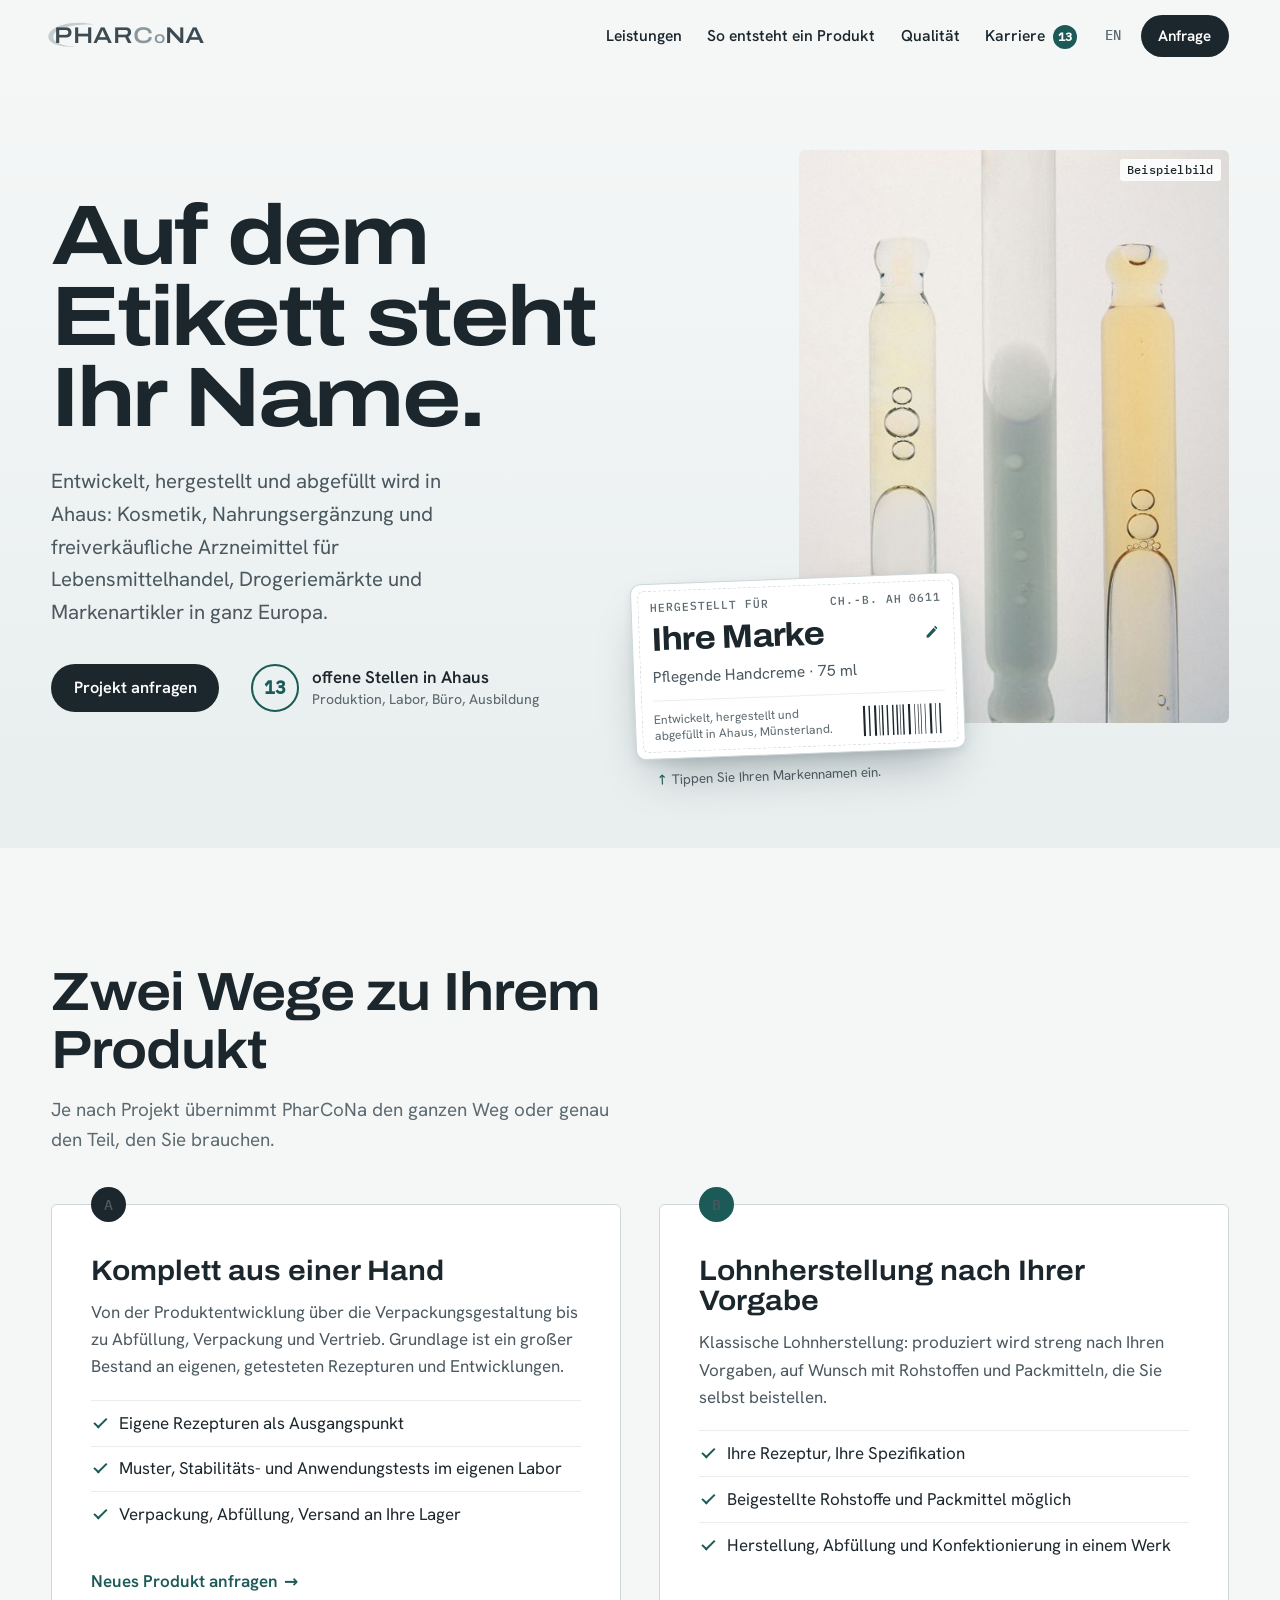
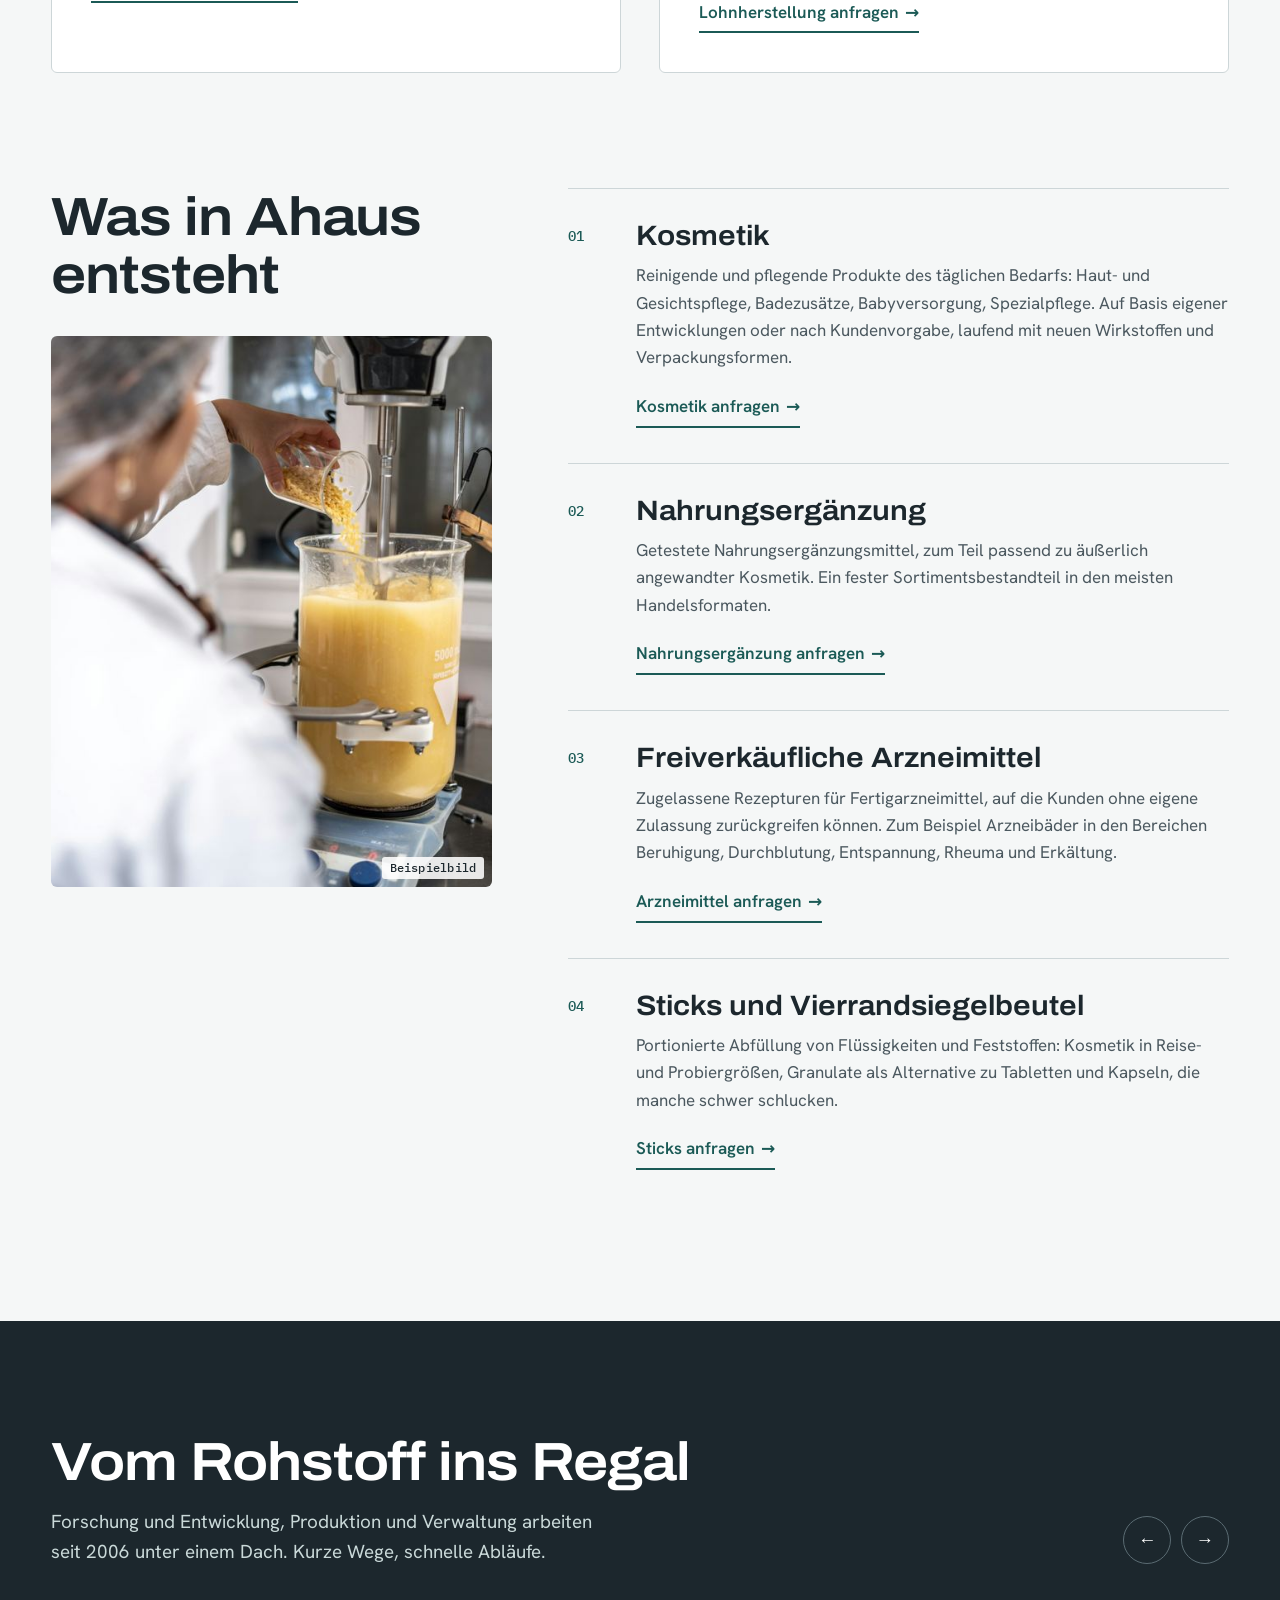
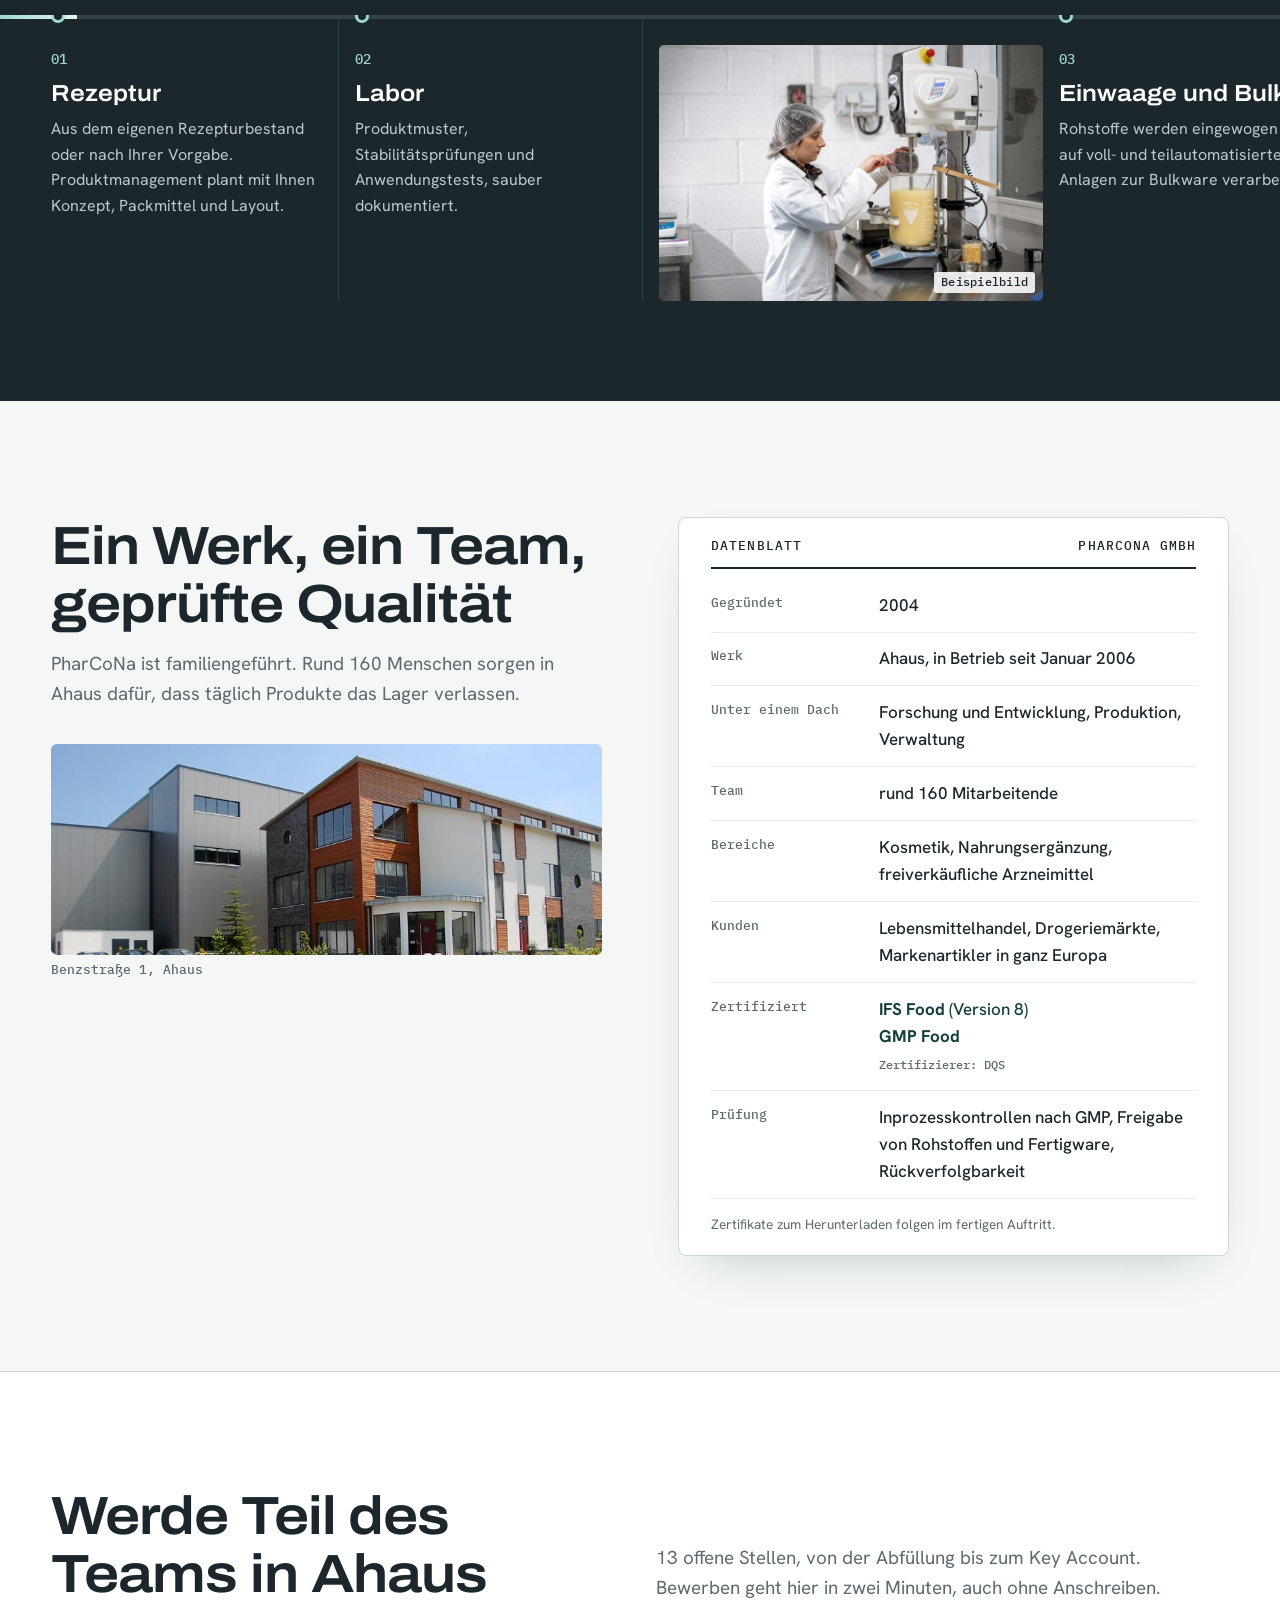
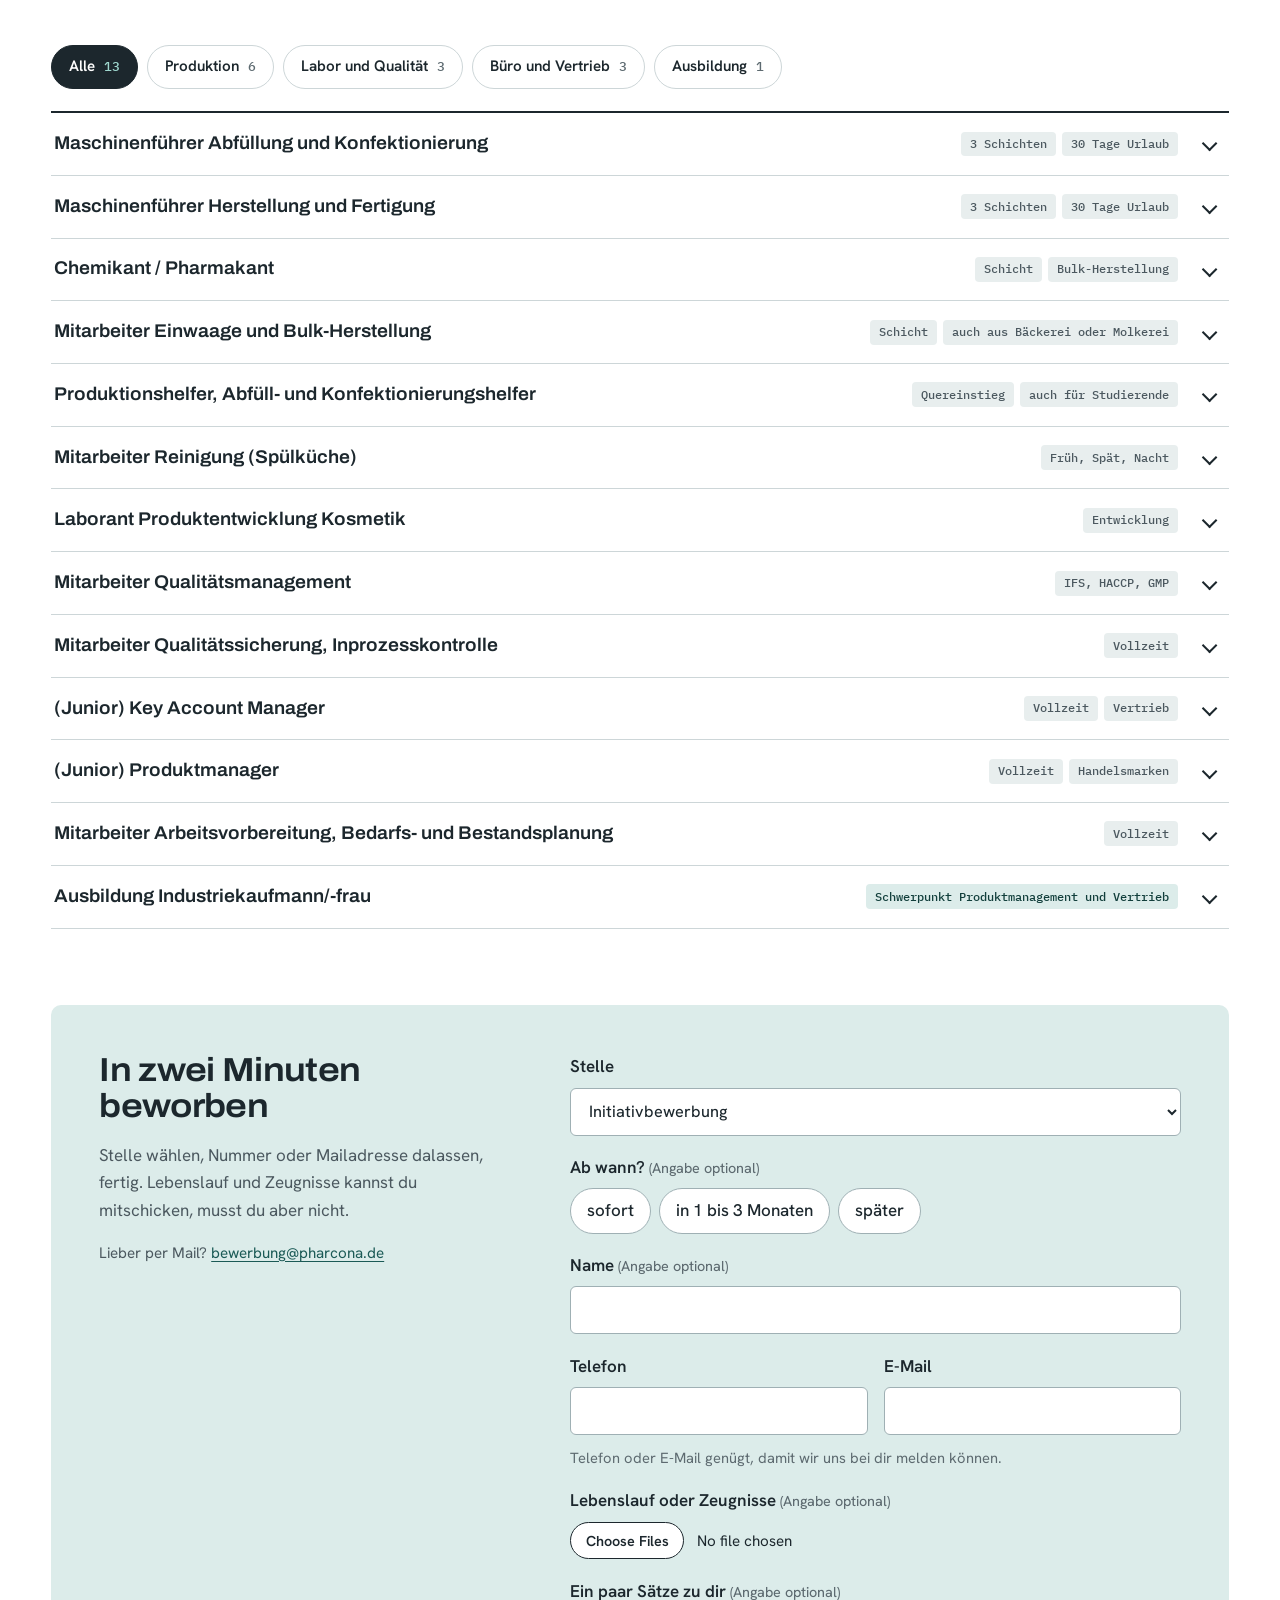
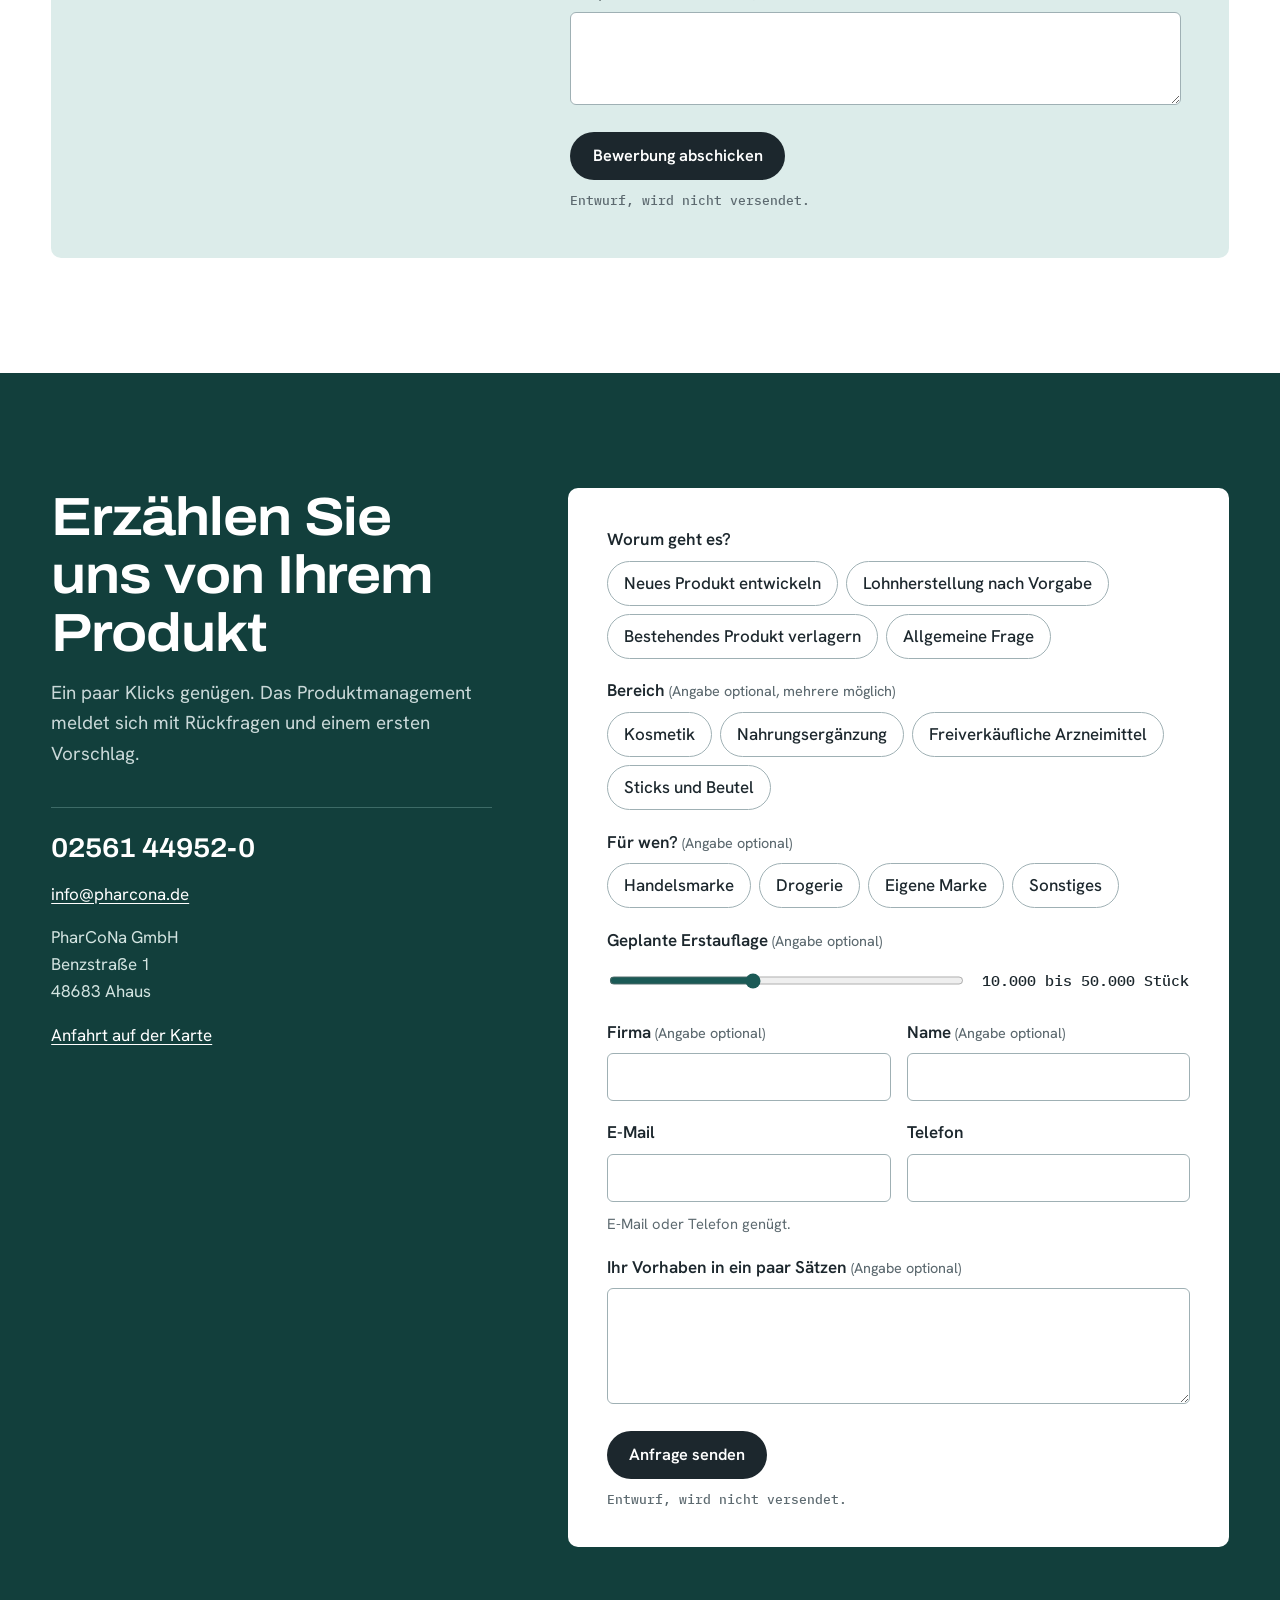
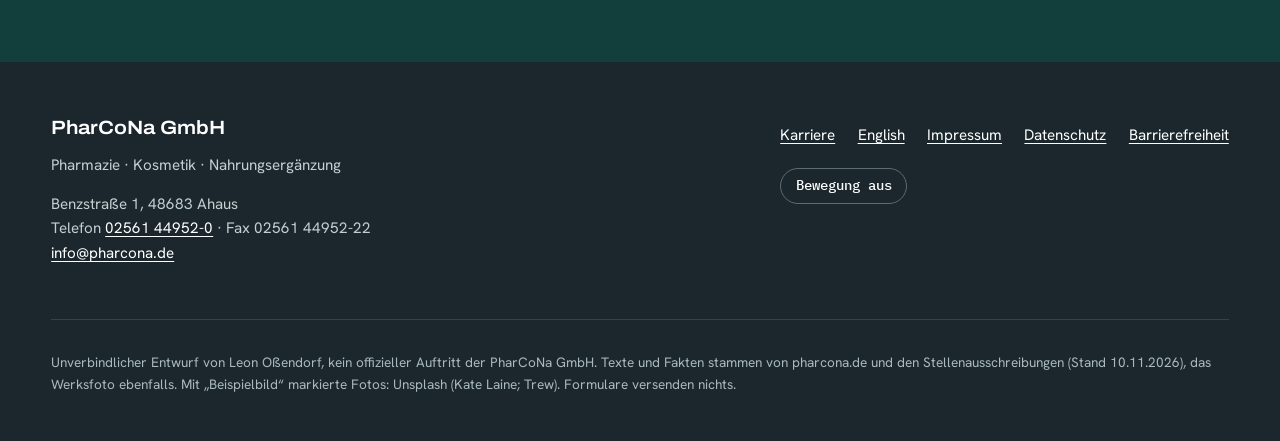
==== index.html @ 093bcffd "Entwurf PharCoNa: Etikett-Hero, Leistungen, Produktionslinie, Datenblatt, 13 Stellen mit Bewerbung, " ====
<!DOCTYPE html>
<html lang="de-DE">
<head>
<meta charset="utf-8">
<meta name="viewport" content="width=device-width, initial-scale=1">
<meta name="robots" content="noindex,nofollow">
<title>PharCoNa GmbH, Ahaus – Entwicklung und Herstellung für Handels- und Eigenmarken (Entwurf)</title>
<meta name="description" content="Unverbindlicher Entwurf: PharCoNa entwickelt, produziert und füllt Kosmetik, Nahrungsergänzung und freiverkäufliche Arzneimittel in Ahaus.">
<link rel="preload" href="fonts/archivo-var.woff2" as="font" type="font/woff2" crossorigin>
<link rel="preload" href="fonts/hanken-grotesk-latin-wght-normal.woff2" as="font" type="font/woff2" crossorigin>
<link rel="stylesheet" href="css/style.css?v=1">
<script>try{if(localStorage.getItem('pc-motion')==='off')document.documentElement.classList.add('no-motion')}catch(e){}document.documentElement.classList.add('js')</script>
</head>
<body>
<a class="skip" href="#inhalt">Zum Inhalt springen</a>

<header class="kopf" id="kopf">
  <div class="kopf__in">
    <a class="marke" href="#top" aria-label="PharCoNa GmbH, zur Startseite">
      <svg class="marke__bogen" viewBox="0 0 60 34" aria-hidden="true"><path d="M58 4C36-2 6 4 3 17c-2 9 12 15 34 14C16 30 7 24 9 17 12 8 33 3 58 4Z"/></svg>
      <span class="marke__wort">PHAR<span class="marke__co">C<small>o</small></span>NA</span>
    </a>
    <nav class="nav" aria-label="Hauptmenü">
      <ul>
        <li><a href="#wege">Leistungen</a></li>
        <li><a href="#linie">So entsteht ein Produkt</a></li>
        <li><a href="#werk">Qualität</a></li>
        <li><a href="#karriere">Karriere <span class="zahl" aria-label="13 offene Stellen">13</span></a></li>
      </ul>
    </nav>
    <div class="kopf__rechts">
      <a class="sprache" href="en.html" hreflang="en" lang="en" aria-label="English version">EN</a>
      <a class="knopf knopf--klein" href="#anfrage">Anfrage</a>
      <button class="menue" type="button" aria-expanded="false" aria-controls="mobilnav"><span class="menue__strich" aria-hidden="true"></span><span class="sr">Menü</span></button>
    </div>
  </div>
  <nav class="mobilnav" id="mobilnav" aria-label="Menü" hidden>
    <ul>
      <li><a href="#wege">Leistungen</a></li>
      <li><a href="#linie">So entsteht ein Produkt</a></li>
      <li><a href="#werk">Qualität und Werk</a></li>
      <li><a href="#karriere">Karriere · 13 offene Stellen</a></li>
      <li><a href="#anfrage">Anfrage</a></li>
      <li><a href="en.html" lang="en" hreflang="en">English</a></li>
    </ul>
  </nav>
</header>

<main id="inhalt">

<!-- HERO: Etikett -->
<section class="hero" id="top" aria-labelledby="hero-titel">
  <div class="hero__in">
    <div class="hero__text">
      <h1 id="hero-titel" class="hero__titel">Auf dem Etikett steht Ihr Name.</h1>
      <p class="hero__unter">Entwickelt, hergestellt und abgefüllt wird in Ahaus: Kosmetik, Nahrungsergänzung und freiverkäufliche Arzneimittel für Lebensmittelhandel, Drogeriemärkte und Markenartikler in ganz Europa.</p>
      <div class="hero__wege">
        <a class="knopf" href="#anfrage">Projekt anfragen</a>
        <a class="stellenlink" href="#karriere"><span class="stellenlink__zahl">13</span><span>offene Stellen in Ahaus<br><small>Produktion, Labor, Büro, Ausbildung</small></span></a>
      </div>
    </div>

    <figure class="hero__bild">
      <img src="img/hero-glas.jpg" srcset="img/hero-glas-800.jpg 800w, img/hero-glas.jpg 1067w" sizes="(min-width: 960px) 40vw, 92vw" width="1067" height="1600" alt="Drei Glasröhrchen mit klaren und cremigen Flüssigkeiten vor hellem Hintergrund" fetchpriority="high">
      <figcaption class="bildhinweis">Beispielbild</figcaption>

      <div class="etikett" aria-labelledby="etikett-titel">
        <div class="etikett__kopf">
          <span id="etikett-titel" class="etikett__klein">Hergestellt für</span>
          <span class="etikett__klein etikett__ch" aria-hidden="true">Ch.-B. AH&nbsp;0611</span>
        </div>
        <label class="etikett__feld">
          <span class="sr">Probieren Sie es aus: Ihr Markenname auf dem Etikett</span>
          <input id="marke-eingabe" type="text" maxlength="22" value="" placeholder="Ihre Marke" autocomplete="off" spellcheck="false">
          <svg class="etikett__stift" viewBox="0 0 20 20" aria-hidden="true"><path d="M3 14.5V17h2.5l8-8L11 6.5l-8 8Zm11.7-7.2a.7.7 0 0 0 0-1l-1.6-1.6a.7.7 0 0 0-1 0L11.8 6 14 8.2l.7-.9Z"/></svg>
        </label>
        <p class="etikett__art"><span id="etikett-art">Pflegende Handcreme</span> · <span id="etikett-menge">75 ml</span></p>
        <div class="etikett__fuss">
          <p>Entwickelt, hergestellt und abgefüllt in Ahaus, Münsterland.</p>
          <svg class="etikett__code" id="strichcode" viewBox="0 0 120 30" preserveAspectRatio="none" aria-hidden="true"></svg>
        </div>
        <p class="etikett__tipp" id="etikett-tipp">Tippen Sie Ihren Markennamen ein.</p>
      </div>
    </figure>
  </div>
</section>

<!-- ZWEI WEGE -->
<section class="wege" id="wege" aria-labelledby="wege-titel">
  <div class="rahmen">
    <h2 id="wege-titel" class="titel">Zwei Wege zu Ihrem Produkt</h2>
    <p class="vorspann">Je nach Projekt übernimmt PharCoNa den ganzen Weg oder genau den Teil, den Sie brauchen.</p>
    <div class="wege__paar">
      <article class="weg zeigen">
        <p class="weg__nr" aria-hidden="true">A</p>
        <h3>Komplett aus einer Hand</h3>
        <p>Von der Produktentwicklung über die Verpackungsgestaltung bis zu Abfüllung, Verpackung und Vertrieb. Grundlage ist ein großer Bestand an eigenen, getesteten Rezepturen und Entwicklungen.</p>
        <ul class="haken">
          <li>Eigene Rezepturen als Ausgangspunkt</li>
          <li>Muster, Stabilitäts- und Anwendungstests im eigenen Labor</li>
          <li>Verpackung, Abfüllung, Versand an Ihre Lager</li>
        </ul>
        <a class="pfeillink" href="#anfrage" data-weg="Neues Produkt entwickeln">Neues Produkt anfragen</a>
      </article>
      <article class="weg zeigen">
        <p class="weg__nr" aria-hidden="true">B</p>
        <h3>Lohnherstellung nach Ihrer Vorgabe</h3>
        <p>Klassische Lohnherstellung: produziert wird streng nach Ihren Vorgaben, auf Wunsch mit Rohstoffen und Packmitteln, die Sie selbst beistellen.</p>
        <ul class="haken">
          <li>Ihre Rezeptur, Ihre Spezifikation</li>
          <li>Beigestellte Rohstoffe und Packmittel möglich</li>
          <li>Herstellung, Abfüllung und Konfektionierung in einem Werk</li>
        </ul>
        <a class="pfeillink" href="#anfrage" data-weg="Lohnherstellung nach Vorgabe">Lohnherstellung anfragen</a>
      </article>
    </div>
  </div>
</section>

<!-- SORTIMENT -->
<section class="sortiment" id="sortiment" aria-labelledby="sortiment-titel">
  <div class="rahmen sortiment__in">
    <div class="sortiment__kopf">
      <h2 id="sortiment-titel" class="titel">Was in Ahaus entsteht</h2>
      <figure class="sortiment__bild zeigen">
        <img src="img/herstellung-800.jpg" srcset="img/herstellung-800.jpg 800w, img/herstellung.jpg 1067w" sizes="(min-width: 960px) 30vw, 92vw" width="1067" height="1600" loading="lazy" alt="Mitarbeiterin in Laborkleidung gibt eine Zutat in einen Rührbehälter mit cremiger Masse">
        <figcaption class="bildhinweis">Beispielbild</figcaption>
      </figure>
    </div>
    <ol class="bereiche">
      <li class="bereich zeigen">
        <h3>Kosmetik</h3>
        <p>Reinigende und pflegende Produkte des täglichen Bedarfs: Haut- und Gesichtspflege, Badezusätze, Babyversorgung, Spezialpflege. Auf Basis eigener Entwicklungen oder nach Kundenvorgabe, laufend mit neuen Wirkstoffen und Verpackungsformen.</p>
        <a class="pfeillink" href="#anfrage" data-bereich="Kosmetik">Kosmetik anfragen</a>
      </li>
      <li class="bereich zeigen">
        <h3>Nahrungsergänzung</h3>
        <p>Getestete Nahrungsergänzungsmittel, zum Teil passend zu äußerlich angewandter Kosmetik. Ein fester Sortimentsbestandteil in den meisten Handelsformaten.</p>
        <a class="pfeillink" href="#anfrage" data-bereich="Nahrungsergänzung">Nahrungsergänzung anfragen</a>
      </li>
      <li class="bereich zeigen">
        <h3>Freiverkäufliche Arzneimittel</h3>
        <p>Zugelassene Rezepturen für Fertigarzneimittel, auf die Kunden ohne eigene Zulassung zurückgreifen können. Zum Beispiel Arzneibäder in den Bereichen Beruhigung, Durchblutung, Entspannung, Rheuma und Erkältung.</p>
        <a class="pfeillink" href="#anfrage" data-bereich="Freiverkäufliche Arzneimittel">Arzneimittel anfragen</a>
      </li>
      <li class="bereich zeigen">
        <h3>Sticks und Vierrandsiegelbeutel</h3>
        <p>Portionierte Abfüllung von Flüssigkeiten und Feststoffen: Kosmetik in Reise- und Probiergrößen, Granulate als Alternative zu Tabletten und Kapseln, die manche schwer schlucken.</p>
        <a class="pfeillink" href="#anfrage" data-bereich="Sticks und Beutel">Sticks anfragen</a>
      </li>
    </ol>
  </div>
</section>

<!-- PRODUKTIONSLINIE -->
<section class="linie" id="linie" aria-labelledby="linie-titel">
  <div class="rahmen">
    <h2 id="linie-titel" class="titel titel--hell">Vom Rohstoff ins Regal</h2>
    <p class="vorspann vorspann--hell">Forschung und Entwicklung, Produktion und Verwaltung arbeiten seit 2006 unter einem Dach. Kurze Wege, schnelle Abläufe.</p>
    <div class="linie__steuer">
      <button type="button" class="rund" data-richtung="-1" aria-controls="linie-band"><span aria-hidden="true">←</span><span class="sr">Zurück</span></button>
      <button type="button" class="rund" data-richtung="1" aria-controls="linie-band"><span aria-hidden="true">→</span><span class="sr">Weiter</span></button>
    </div>
  </div>
  <div class="linie__band" id="linie-band" role="region" aria-label="Produktionsweg in sechs Stationen, waagerecht verschiebbar" tabindex="0">
    <span class="linie__strang" aria-hidden="true"><span class="linie__fluss" id="linie-fluss"></span></span>
    <ol class="stationen">
      <li class="station zeigen"><span class="station__nr">01</span><h3>Rezeptur</h3><p>Aus dem eigenen Rezepturbestand oder nach Ihrer Vorgabe. Produktmanagement plant mit Ihnen Konzept, Packmittel und Layout.</p></li>
      <li class="station zeigen"><span class="station__nr">02</span><h3>Labor</h3><p>Produktmuster, Stabilitätsprüfungen und Anwendungstests, sauber dokumentiert.</p></li>
      <li class="station station--bild zeigen" aria-hidden="true"><img src="img/labor-800.jpg" width="800" height="533" loading="lazy" alt=""><span class="bildhinweis">Beispielbild</span></li>
      <li class="station zeigen"><span class="station__nr">03</span><h3>Einwaage und Bulk</h3><p>Rohstoffe werden eingewogen und auf voll- und teilautomatisierten Anlagen zur Bulkware verarbeitet.</p></li>
      <li class="station zeigen"><span class="station__nr">04</span><h3>Abfüllung</h3><p>In Tuben, Flaschen, Tiegel, Sticks oder Beutel, mit Inprozesskontrollen direkt an der Linie.</p></li>
      <li class="station station--bild zeigen" aria-hidden="true"><img src="img/abfuellung-800.jpg" width="800" height="533" loading="lazy" alt=""><span class="bildhinweis">Beispielbild</span></li>
      <li class="station zeigen"><span class="station__nr">05</span><h3>Konfektionierung</h3><p>Faltschachtel, Beipackzettel, Versandkarton, Palette.</p></li>
      <li class="station zeigen"><span class="station__nr">06</span><h3>Ins Regal</h3><p>Aus dem Münsterland an Handel, Drogerien und Markenartikler in ganz Europa.</p></li>
    </ol>
  </div>
</section>

<!-- WERK UND QUALITÄT: Datenblatt -->
<section class="werk" id="werk" aria-labelledby="werk-titel">
  <div class="rahmen werk__in">
    <div class="werk__text">
      <h2 id="werk-titel" class="titel">Ein Werk, ein Team, geprüfte Qualität</h2>
      <p class="vorspann">PharCoNa ist familiengeführt. Rund 160 Menschen sorgen in Ahaus dafür, dass täglich Produkte das Lager verlassen.</p>
      <figure class="werk__bild zeigen">
        <img src="img/werk-ahaus.jpg" width="780" height="298" loading="lazy" alt="Das Firmengebäude der PharCoNa GmbH in Ahaus mit Verwaltungstrakt und Produktionshalle">
        <figcaption>Benzstraße 1, Ahaus</figcaption>
      </figure>
    </div>
    <div class="datenblatt zeigen" role="group" aria-labelledby="db-titel">
      <p class="datenblatt__kopf" id="db-titel"><span>Datenblatt</span><span aria-hidden="true">PharCoNa GmbH</span></p>
      <dl>
        <div><dt>Gegründet</dt><dd>2004</dd></div>
        <div><dt>Werk</dt><dd>Ahaus, in Betrieb seit Januar 2006</dd></div>
        <div><dt>Unter einem Dach</dt><dd>Forschung und Entwicklung, Produktion, Verwaltung</dd></div>
        <div><dt>Team</dt><dd>rund 160 Mitarbeitende</dd></div>
        <div><dt>Bereiche</dt><dd>Kosmetik, Nahrungsergänzung, freiverkäufliche Arzneimittel</dd></div>
        <div><dt>Kunden</dt><dd>Lebensmittelhandel, Drogeriemärkte, Markenartikler in ganz Europa</dd></div>
        <div class="datenblatt__zert"><dt>Zertifiziert</dt><dd><strong>IFS Food</strong> (Version 8)<br><strong>GMP Food</strong><br><small>Zertifizierer: DQS</small></dd></div>
        <div><dt>Prüfung</dt><dd>Inprozesskontrollen nach GMP, Freigabe von Rohstoffen und Fertigware, Rückverfolgbarkeit</dd></div>
      </dl>
      <p class="datenblatt__fuss">Zertifikate zum Herunterladen folgen im fertigen Auftritt.</p>
    </div>
  </div>
</section>

<!-- KARRIERE -->
<section class="karriere" id="karriere" aria-labelledby="karriere-titel">
  <div class="rahmen">
    <div class="karriere__kopf">
      <h2 id="karriere-titel" class="titel">Werde Teil des Teams in Ahaus</h2>
      <p class="vorspann">13 offene Stellen, von der Abfüllung bis zum Key Account. Bewerben geht hier in zwei Minuten, auch ohne Anschreiben.</p>
    </div>

    <div class="filter" role="group" aria-label="Stellen filtern">
      <button type="button" class="filter__knopf" aria-pressed="true" data-filter="alle">Alle <span>13</span></button>
      <button type="button" class="filter__knopf" aria-pressed="false" data-filter="produktion">Produktion <span>6</span></button>
      <button type="button" class="filter__knopf" aria-pressed="false" data-filter="labor">Labor und Qualität <span>3</span></button>
      <button type="button" class="filter__knopf" aria-pressed="false" data-filter="buero">Büro und Vertrieb <span>3</span></button>
      <button type="button" class="filter__knopf" aria-pressed="false" data-filter="ausbildung">Ausbildung <span>1</span></button>
    </div>
    <p class="sr" id="filter-status" aria-live="polite"></p>

    <ul class="stellen" id="stellen">
      <li class="stelle" data-gruppe="produktion">
        <details>
          <summary><span class="stelle__titel">Maschinenführer Abfüllung und Konfektionierung</span><span class="stelle__marken"><span>3 Schichten</span><span>30 Tage Urlaub</span></span></summary>
          <div class="stelle__mehr">
            <h4>Das machst du</h4>
            <ul><li>Linien einrichten, steuern und optimieren</li><li>Produkt- und Prozesskontrollen dokumentieren</li><li>Team an der Anlage anleiten, Störungen beheben</li></ul>
            <h4>Das bringst du mit</h4>
            <ul><li>Erfahrung als Maschinenführer oder Ausbildung im technischen Bereich oder in der Lebensmittelbranche</li><li>Gutes Deutsch, Bereitschaft zur Schichtarbeit</li></ul>
            <p class="stelle__plus">Sehr sauberes, hygienisches Arbeitsumfeld · gute Entwicklungsmöglichkeiten</p>
            <div class="stelle__aktion"><button type="button" class="knopf knopf--klein" data-bewerben="Maschinenführer Abfüllung und Konfektionierung">Jetzt bewerben</button><a href="https://pharcona.de/content/Stellenausschreibung_Maschinenf%FChrer_Abf%FCllung_Konfektionierung_2026-10-21_online.pdf">Ausschreibung (PDF)</a></div>
          </div>
        </details>
      </li>
      <li class="stelle" data-gruppe="produktion">
        <details>
          <summary><span class="stelle__titel">Maschinenführer Herstellung und Fertigung</span><span class="stelle__marken"><span>3 Schichten</span><span>30 Tage Urlaub</span></span></summary>
          <div class="stelle__mehr">
            <h4>Das machst du</h4>
            <ul><li>Anlagen für Nahrungsergänzung einrichten, inklusive Formatwechsel</li><li>Qualität und Hygiene sichern, Kontrollen dokumentieren</li><li>Abläufe verbessern, Störungen beheben</li></ul>
            <h4>Das bringst du mit</h4>
            <ul><li>Erfahrung als Maschinenführer oder technische Ausbildung oder Lebensmittelbranche</li><li>Handwerkliches Talent, Bereitschaft zur Schichtarbeit</li></ul>
            <p class="stelle__plus">Sehr sauberes, hygienisches Arbeitsumfeld · gute Entwicklungsmöglichkeiten</p>
            <div class="stelle__aktion"><button type="button" class="knopf knopf--klein" data-bewerben="Maschinenführer Herstellung und Fertigung">Jetzt bewerben</button><a href="https://pharcona.de/content/Stellenausschreibung_Maschinenf%FChrer_Herstellung_Fertigung_2026-10-21_online.pdf">Ausschreibung (PDF)</a></div>
          </div>
        </details>
      </li>
      <li class="stelle" data-gruppe="produktion">
        <details>
          <summary><span class="stelle__titel">Chemikant / Pharmakant</span><span class="stelle__marken"><span>Schicht</span><span>Bulk-Herstellung</span></span></summary>
          <div class="stelle__mehr">
            <h4>Das machst du</h4>
            <ul><li>Rohstoffe einwiegen, Kosmetika, Arznei- und Nahrungsergänzungsmittel herstellen</li><li>Nach Herstell- und Arbeitsanweisung auf modernen Anlagen arbeiten</li><li>Dokumentation in enger Abstimmung mit der Qualitätskontrolle</li></ul>
            <h4>Das bringst du mit</h4>
            <ul><li>Ausbildung als Chemikant, Chemiefacharbeiter oder vergleichbar</li><li>Sinn für Hygiene und Qualität (GMP, HACCP, IFS)</li></ul>
            <p class="stelle__plus">Flache Hierarchien · sicherer Arbeitsplatz</p>
            <div class="stelle__aktion"><button type="button" class="knopf knopf--klein" data-bewerben="Chemikant / Pharmakant">Jetzt bewerben</button><a href="https://pharcona.de/content/Stellenausschreibung_PharconaGmbH_Chemikant_Pharmakant.pdf">Ausschreibung (PDF)</a></div>
          </div>
        </details>
      </li>
      <li class="stelle" data-gruppe="produktion">
        <details>
          <summary><span class="stelle__titel">Mitarbeiter Einwaage und Bulk-Herstellung</span><span class="stelle__marken"><span>Schicht</span><span>auch aus Bäckerei oder Molkerei</span></span></summary>
          <div class="stelle__mehr">
            <h4>Das machst du</h4>
            <ul><li>Rohstoffe einwiegen und Bulkware herstellen</li><li>Anlagen und Räume hygienisch einwandfrei halten</li><li>Ideen für bessere Abläufe einbringen</li></ul>
            <h4>Das bringst du mit</h4>
            <ul><li>Ausbildung im Lebensmittelbereich, zum Beispiel Bäckerei, Fleisch- oder Milchverarbeitung</li><li>Hohes Hygiene- und Qualitätsbewusstsein</li></ul>
            <p class="stelle__plus">Flache Hierarchien · sicherer Arbeitsplatz</p>
            <div class="stelle__aktion"><button type="button" class="knopf knopf--klein" data-bewerben="Mitarbeiter Einwaage und Bulk-Herstellung">Jetzt bewerben</button><a href="https://pharcona.de/content/Stellenausschreibung_PharconaGmbH_Mitarbeiter%20Einwaage%20und%20Herstellung.pdf">Ausschreibung (PDF)</a></div>
          </div>
        </details>
      </li>
      <li class="stelle" data-gruppe="produktion">
        <details>
          <summary><span class="stelle__titel">Produktionshelfer, Abfüll- und Konfektionierungshelfer</span><span class="stelle__marken"><span>Quereinstieg</span><span>auch für Studierende</span></span></summary>
          <div class="stelle__mehr">
            <h4>Das machst du</h4>
            <ul><li>Tuben, Flaschen und Verschlüsse auflegen, Magazine mit Faltschachteln füllen</li><li>Fertige Produkte verpacken und palettieren</li><li>Den Arbeitsplatz ordentlich und sauber halten</li></ul>
            <h4>Das bringst du mit</h4>
            <ul><li>Quereinsteiger, studentische Aushilfe oder erfahrene Kraft: jeder bekommt eine Chance</li><li>Teamgeist, Zuverlässigkeit, Bereitschaft zur Schichtarbeit</li></ul>
            <p class="stelle__plus">Viele verschiedene Produkte · motiviertes Team</p>
            <div class="stelle__aktion"><button type="button" class="knopf knopf--klein" data-bewerben="Produktionshelfer, Abfüll- und Konfektionierungshelfer">Jetzt bewerben</button><a href="https://pharcona.de/content/Stellenausschreibung_PharconaGmbH_Produktionshelfer_Abf%FCll-Konfektionierungshelfer.pdf">Ausschreibung (PDF)</a></div>
          </div>
        </details>
      </li>
      <li class="stelle" data-gruppe="produktion">
        <details>
          <summary><span class="stelle__titel">Mitarbeiter Reinigung (Spülküche)</span><span class="stelle__marken"><span>Früh, Spät, Nacht</span></span></summary>
          <div class="stelle__mehr">
            <h4>Das machst du</h4>
            <ul><li>Formatteile der Fertigungs- und Abfüllanlagen in der modernen Spülküche reinigen</li><li>Hygiene- und Reinigungskonzept nach Vorgaben des Qualitätsmanagements umsetzen</li></ul>
            <h4>Das bringst du mit</h4>
            <ul><li>Erfahrung in der Reinigung in herstellenden Betrieben ist von Vorteil</li><li>Zuverlässigkeit, Bereitschaft zur Schichtarbeit</li></ul>
            <p class="stelle__plus">Flache Hierarchien · sicherer Arbeitsplatz</p>
            <div class="stelle__aktion"><button type="button" class="knopf knopf--klein" data-bewerben="Mitarbeiter Reinigung">Jetzt bewerben</button><a href="https://pharcona.de/content/Stellenausschreibung_Webseite_Mitarbeiter_Reinigung_vdraft.pdf">Ausschreibung (PDF)</a></div>
          </div>
        </details>
      </li>
      <li class="stelle" data-gruppe="labor">
        <details>
          <summary><span class="stelle__titel">Laborant Produktentwicklung Kosmetik</span><span class="stelle__marken"><span>Entwicklung</span></span></summary>
          <div class="stelle__mehr">
            <h4>Das machen Sie</h4>
            <ul><li>Produktmuster für Kundenprojekte anmischen</li><li>Stabilitätsprüfungen und Anwendungstests durchführen und auswerten</li><li>Produktentwickler bei neuen Formulierungen unterstützen</li></ul>
            <h4>Das bringen Sie mit</h4>
            <ul><li>Ausbildung als Chemielaborant, CTA, Pharmakant, Kosmetiklaborant oder vergleichbar</li><li>Kenntnisse der EU-Kosmetikverordnung, gutes Englisch</li></ul>
            <div class="stelle__aktion"><button type="button" class="knopf knopf--klein" data-bewerben="Laborant Produktentwicklung Kosmetik">Jetzt bewerben</button><a href="https://pharcona.de/content/Stellenausschreibung_Webseite_Laborant_Produktentwicklung_Kosmetik.pdf">Ausschreibung (PDF)</a></div>
          </div>
        </details>
      </li>
      <li class="stelle" data-gruppe="labor">
        <details>
          <summary><span class="stelle__titel">Mitarbeiter Qualitätsmanagement</span><span class="stelle__marken"><span>IFS, HACCP, GMP</span></span></summary>
          <div class="stelle__mehr">
            <h4>Das machen Sie</h4>
            <ul><li>Produktionskontrollen, Reklamationen und Korrekturmaßnahmen</li><li>QM-Dokumente pflegen, Mitarbeitende schulen</li><li>Interne und externe Audits begleiten</li></ul>
            <h4>Das bringen Sie mit</h4>
            <ul><li>Ausbildung oder Studium in Lebensmittel, Kosmetik, Chemie oder vergleichbar</li><li>Kenntnisse in IFS Food / HPC, HACCP und GMP</li></ul>
            <div class="stelle__aktion"><button type="button" class="knopf knopf--klein" data-bewerben="Mitarbeiter Qualitätsmanagement">Jetzt bewerben</button><a href="https://pharcona.de/content/Stellenausschreibung_Webseite_Mitarbeiter_Qualit%E4tsmanagement.pdf">Ausschreibung (PDF)</a></div>
          </div>
        </details>
      </li>
      <li class="stelle" data-gruppe="labor">
        <details>
          <summary><span class="stelle__titel">Mitarbeiter Qualitätssicherung, Inprozesskontrolle</span><span class="stelle__marken"><span>Vollzeit</span></span></summary>
          <div class="stelle__mehr">
            <h4>Das machst du</h4>
            <ul><li>Inprozesskontrollen nach GMP, inklusive Probenzug und Dokumentation</li><li>Abweichungen erkennen und mit den Abteilungen klären</li><li>Prüfintervalle an den Anlagen überwachen</li></ul>
            <h4>Das bringst du mit</h4>
            <ul><li>Ausbildung im Produktionsumfeld, zum Beispiel Lebensmitteltechniker</li><li>Sorgfalt, Hygienebewusstsein, Lernbereitschaft</li></ul>
            <div class="stelle__aktion"><button type="button" class="knopf knopf--klein" data-bewerben="Mitarbeiter Qualitätssicherung, Inprozesskontrolle">Jetzt bewerben</button><a href="https://pharcona.de/content/Stellenausschreibung_Webseite_IPK_vdraft_NEU.pdf">Ausschreibung (PDF)</a></div>
          </div>
        </details>
      </li>
      <li class="stelle" data-gruppe="buero">
        <details>
          <summary><span class="stelle__titel">(Junior) Key Account Manager</span><span class="stelle__marken"><span>Vollzeit</span><span>Vertrieb</span></span></summary>
          <div class="stelle__mehr">
            <h4>Das machen Sie</h4>
            <ul><li>Key Accounts betreuen und weiterentwickeln</li><li>Kalkulationen, Jahresgespräche, Preis- und Vertragsverhandlungen</li><li>Neue Anfragen und Ausschreibungen bewerten</li></ul>
            <h4>Das bringen Sie mit</h4>
            <ul><li>Kaufmännische Ausbildung oder BWL-Studium, Erfahrung im Vertrieb, gern FMCG</li><li>Sicher mit Zahlen, sehr gutes Englisch</li></ul>
            <div class="stelle__aktion"><button type="button" class="knopf knopf--klein" data-bewerben="(Junior) Key Account Manager">Jetzt bewerben</button><a href="https://pharcona.de/content/Stellenausschreibung_Webseite_(Junior)_Key_Account_Manager.pdf">Ausschreibung (PDF)</a></div>
          </div>
        </details>
      </li>
      <li class="stelle" data-gruppe="buero">
        <details>
          <summary><span class="stelle__titel">(Junior) Produktmanager</span><span class="stelle__marken"><span>Vollzeit</span><span>Handelsmarken</span></span></summary>
          <div class="stelle__mehr">
            <h4>Das machen Sie</h4>
            <ul><li>Kunden aus Handelsmarken, Drogerien und Markenartikel betreuen</li><li>Projekte steuern: von der Produktidee bis zur Marktreife</li><li>Neue Produktideen entwickeln und beim Kunden vorstellen</li></ul>
            <h4>Das bringen Sie mit</h4>
            <ul><li>Kaufmännisch oder Lebensmitteltechnologie, Ökotrophologie</li><li>Organisationstalent, sehr gutes Englisch</li></ul>
            <div class="stelle__aktion"><button type="button" class="knopf knopf--klein" data-bewerben="(Junior) Produktmanager">Jetzt bewerben</button><a href="https://pharcona.de/content/Stellenausschreibung_Webseite_(Junior)_Produktmanager_vfinal.pdf">Ausschreibung (PDF)</a></div>
          </div>
        </details>
      </li>
      <li class="stelle" data-gruppe="buero">
        <details>
          <summary><span class="stelle__titel">Mitarbeiter Arbeitsvorbereitung, Bedarfs- und Bestandsplanung</span><span class="stelle__marken"><span>Vollzeit</span></span></summary>
          <div class="stelle__mehr">
            <h4>Das machen Sie</h4>
            <ul><li>Absatz- und Bedarfsprognosen für die Produktionsplanung</li><li>Lagerbestände, Rohstoffe und Packmittel planen</li><li>Schnittstelle zwischen Vertrieb, Einkauf und Produktion</li></ul>
            <h4>Das bringen Sie mit</h4>
            <ul><li>Kaufmännische oder technische Ausbildung</li><li>Gutes Zahlenverständnis, Excel, gern Erfahrung mit ERP wie Sage</li></ul>
            <div class="stelle__aktion"><button type="button" class="knopf knopf--klein" data-bewerben="Mitarbeiter Arbeitsvorbereitung">Jetzt bewerben</button><a href="https://pharcona.de/content/Stellenausschreibung_Webseite_Mitarbeiter%20Arbeitsvorbereitung_vfinal.pdf">Ausschreibung (PDF)</a></div>
          </div>
        </details>
      </li>
      <li class="stelle stelle--azubi" data-gruppe="ausbildung">
        <details>
          <summary><span class="stelle__titel">Ausbildung Industriekaufmann/-frau</span><span class="stelle__marken"><span>Schwerpunkt Produktmanagement und Vertrieb</span></span></summary>
          <div class="stelle__mehr">
            <h4>Dein Weg durch alle Abteilungen</h4>
            <ul><li>Marketing und Vertrieb: von der Produktidee bis zur Markteinführung</li><li>Einkauf, Logistik, Buchhaltung und Produktionsplanung</li></ul>
            <h4>Warum PharCoNa</h4>
            <ul><li>Produkte zum Anfassen, die später wirklich im Regal stehen</li><li>Sehr gute Übernahmechancen, offene Türen statt langer Dienstwege</li><li>Getränke gehen aufs Haus</li></ul>
            <div class="stelle__aktion"><button type="button" class="knopf knopf--klein" data-bewerben="Ausbildung Industriekaufmann/-frau">Jetzt bewerben</button><a href="https://pharcona.de/content/Stellenausschreibung_neu_Ausbildung%20Industriekaufmann_2026-09-17.pdf">Ausschreibung (PDF)</a></div>
          </div>
        </details>
      </li>
    </ul>

    <!-- Bewerbung -->
    <div class="bewerbung" id="bewerbung">
      <div class="bewerbung__text">
        <h3 class="titel titel--klein">In zwei Minuten beworben</h3>
        <p>Stelle wählen, Nummer oder Mailadresse dalassen, fertig. Lebenslauf und Zeugnisse kannst du mitschicken, musst du aber nicht.</p>
        <p class="hinweis">Lieber per Mail? <a href="mailto:bewerbung@pharcona.de">bewerbung@pharcona.de</a></p>
      </div>
      <form class="formular" id="form-bewerbung" novalidate data-art="bewerbung">
        <div class="feld">
          <label for="b-stelle">Stelle</label>
          <select id="b-stelle" name="stelle">
            <option value="">Initiativbewerbung</option>
            <optgroup label="Produktion">
              <option>Maschinenführer Abfüllung und Konfektionierung</option>
              <option>Maschinenführer Herstellung und Fertigung</option>
              <option>Chemikant / Pharmakant</option>
              <option>Mitarbeiter Einwaage und Bulk-Herstellung</option>
              <option>Produktionshelfer, Abfüll- und Konfektionierungshelfer</option>
              <option>Mitarbeiter Reinigung</option>
            </optgroup>
            <optgroup label="Labor und Qualität">
              <option>Laborant Produktentwicklung Kosmetik</option>
              <option>Mitarbeiter Qualitätsmanagement</option>
              <option>Mitarbeiter Qualitätssicherung, Inprozesskontrolle</option>
            </optgroup>
            <optgroup label="Büro und Vertrieb">
              <option>(Junior) Key Account Manager</option>
              <option>(Junior) Produktmanager</option>
              <option>Mitarbeiter Arbeitsvorbereitung</option>
            </optgroup>
            <optgroup label="Ausbildung">
              <option>Ausbildung Industriekaufmann/-frau</option>
            </optgroup>
          </select>
        </div>
        <fieldset class="feld">
          <legend>Ab wann? <span class="optional">(Angabe optional)</span></legend>
          <div class="chips">
            <label class="chip"><input type="radio" name="start" value="sofort"><span>sofort</span></label>
            <label class="chip"><input type="radio" name="start" value="1-3 Monate"><span>in 1 bis 3 Monaten</span></label>
            <label class="chip"><input type="radio" name="start" value="spaeter"><span>später</span></label>
          </div>
        </fieldset>
        <div class="feld">
          <label for="b-name">Name <span class="optional">(Angabe optional)</span></label>
          <input id="b-name" name="name" type="text" autocomplete="name">
        </div>
        <div class="feld feld--paar">
          <div>
            <label for="b-tel">Telefon</label>
            <input id="b-tel" name="tel" type="tel" autocomplete="tel" aria-describedby="b-rueck">
          </div>
          <div>
            <label for="b-mail">E-Mail</label>
            <input id="b-mail" name="mail" type="email" autocomplete="email" aria-describedby="b-rueck">
          </div>
        </div>
        <p class="feldhilfe" id="b-rueck">Telefon oder E-Mail genügt, damit wir uns bei dir melden können.</p>
        <div class="feld">
          <label for="b-datei">Lebenslauf oder Zeugnisse <span class="optional">(Angabe optional)</span></label>
          <input id="b-datei" name="datei" type="file" accept=".pdf,.jpg,.jpeg,.png,.doc,.docx" multiple>
        </div>
        <div class="feld">
          <label for="b-text">Ein paar Sätze zu dir <span class="optional">(Angabe optional)</span></label>
          <textarea id="b-text" name="text" rows="3"></textarea>
        </div>
        <p class="fehler" role="alert" hidden></p>
        <button class="knopf" type="submit">Bewerbung abschicken</button>
        <p class="demo">Entwurf, wird nicht versendet.</p>
        <div class="erfolg" tabindex="-1" hidden>
          <p class="erfolg__titel">Danke, deine Bewerbung ist angekommen.</p>
          <p>In der fertigen Seite landet sie direkt bei der Personalabteilung. Du bekommst sofort eine Eingangsbestätigung und eine Rückmeldung, sobald jemand deine Unterlagen gelesen hat.</p>
        </div>
      </form>
    </div>
  </div>
</section>

<!-- ANFRAGE -->
<section class="anfrage" id="anfrage" aria-labelledby="anfrage-titel">
  <div class="rahmen anfrage__in">
    <div class="anfrage__text">
      <h2 id="anfrage-titel" class="titel titel--hell">Erzählen Sie uns von Ihrem Produkt</h2>
      <p class="vorspann vorspann--hell">Ein paar Klicks genügen. Das Produktmanagement meldet sich mit Rückfragen und einem ersten Vorschlag.</p>
      <div class="kontaktblock">
        <p><a class="kontaktblock__tel" href="tel:+492561449520">02561 44952-0</a></p>
        <p><a href="mailto:info@pharcona.de">info@pharcona.de</a></p>
        <p>PharCoNa GmbH<br>Benzstraße 1<br>48683 Ahaus</p>
        <p><a href="https://www.openstreetmap.org/search?query=Benzstra%C3%9Fe%201%2C%2048683%20Ahaus">Anfahrt auf der Karte</a></p>
      </div>
    </div>

    <form class="formular formular--hell" id="form-anfrage" novalidate data-art="anfrage">
      <fieldset class="feld">
        <legend>Worum geht es?</legend>
        <div class="chips">
          <label class="chip"><input type="radio" name="weg" value="Neues Produkt entwickeln"><span>Neues Produkt entwickeln</span></label>
          <label class="chip"><input type="radio" name="weg" value="Lohnherstellung nach Vorgabe"><span>Lohnherstellung nach Vorgabe</span></label>
          <label class="chip"><input type="radio" name="weg" value="Bestehendes Produkt übernehmen"><span>Bestehendes Produkt verlagern</span></label>
          <label class="chip"><input type="radio" name="weg" value="Allgemeine Frage"><span>Allgemeine Frage</span></label>
        </div>
      </fieldset>
      <fieldset class="feld">
        <legend>Bereich <span class="optional">(Angabe optional, mehrere möglich)</span></legend>
        <div class="chips">
          <label class="chip"><input type="checkbox" name="bereich" value="Kosmetik"><span>Kosmetik</span></label>
          <label class="chip"><input type="checkbox" name="bereich" value="Nahrungsergänzung"><span>Nahrungsergänzung</span></label>
          <label class="chip"><input type="checkbox" name="bereich" value="Freiverkäufliche Arzneimittel"><span>Freiverkäufliche Arzneimittel</span></label>
          <label class="chip"><input type="checkbox" name="bereich" value="Sticks und Beutel"><span>Sticks und Beutel</span></label>
        </div>
      </fieldset>
      <fieldset class="feld">
        <legend>Für wen? <span class="optional">(Angabe optional)</span></legend>
        <div class="chips">
          <label class="chip"><input type="radio" name="kunde" value="Handelsmarke"><span>Handelsmarke</span></label>
          <label class="chip"><input type="radio" name="kunde" value="Drogerie"><span>Drogerie</span></label>
          <label class="chip"><input type="radio" name="kunde" value="Markenartikel"><span>Eigene Marke</span></label>
          <label class="chip"><input type="radio" name="kunde" value="Sonstiges"><span>Sonstiges</span></label>
        </div>
      </fieldset>
      <div class="feld">
        <label for="a-menge">Geplante Erstauflage <span class="optional">(Angabe optional)</span></label>
        <div class="regler">
          <input id="a-menge" name="menge" type="range" min="0" max="5" step="1" value="2" aria-valuetext="10.000 bis 50.000 Stück">
          <output id="a-menge-wert" for="a-menge">10.000 bis 50.000 Stück</output>
        </div>
      </div>
      <div class="feld feld--paar">
        <div>
          <label for="a-firma">Firma <span class="optional">(Angabe optional)</span></label>
          <input id="a-firma" name="firma" type="text" autocomplete="organization">
        </div>
        <div>
          <label for="a-name">Name <span class="optional">(Angabe optional)</span></label>
          <input id="a-name" name="name" type="text" autocomplete="name">
        </div>
      </div>
      <div class="feld feld--paar">
        <div>
          <label for="a-mail">E-Mail</label>
          <input id="a-mail" name="mail" type="email" autocomplete="email" aria-describedby="a-rueck">
        </div>
        <div>
          <label for="a-tel">Telefon</label>
          <input id="a-tel" name="tel" type="tel" autocomplete="tel" aria-describedby="a-rueck">
        </div>
      </div>
      <p class="feldhilfe" id="a-rueck">E-Mail oder Telefon genügt.</p>
      <div class="feld">
        <label for="a-text">Ihr Vorhaben in ein paar Sätzen <span class="optional">(Angabe optional)</span></label>
        <textarea id="a-text" name="text" rows="4"></textarea>
      </div>
      <p class="fehler" role="alert" hidden></p>
      <button class="knopf knopf--hell" type="submit">Anfrage senden</button>
      <p class="demo">Entwurf, wird nicht versendet.</p>
      <div class="erfolg" tabindex="-1" hidden>
        <p class="erfolg__titel">Danke, Ihre Anfrage ist angekommen.</p>
        <p>In der fertigen Seite geht sie direkt an das Produktmanagement, sortiert nach Bereich und Vorhaben. Sie bekommen eine Bestätigung per Mail und eine persönliche Rückmeldung.</p>
      </div>
    </form>
  </div>
</section>

</main>

<footer class="fuss">
  <div class="rahmen fuss__in">
    <div>
      <p class="fuss__marke">PharCoNa GmbH</p>
      <p>Pharmazie · Kosmetik · Nahrungsergänzung</p>
      <p>Benzstraße 1, 48683 Ahaus<br>Telefon <a href="tel:+492561449520">02561 44952-0</a> · Fax 02561 44952-22<br><a href="mailto:info@pharcona.de">info@pharcona.de</a></p>
    </div>
    <nav aria-label="Weitere Seiten">
      <ul>
        <li><a href="#karriere">Karriere</a></li>
        <li><a href="en.html" lang="en" hreflang="en">English</a></li>
        <li><a href="impressum.html">Impressum</a></li>
        <li><a href="datenschutz.html">Datenschutz</a></li>
        <li><a href="barrierefreiheit.html">Barrierefreiheit</a></li>
      </ul>
      <button type="button" class="bewegung" id="bewegung" aria-pressed="false">Bewegung aus</button>
    </nav>
  </div>
  <div class="rahmen fuss__entwurf">
    <p>Unverbindlicher Entwurf von Leon Oßendorf, kein offizieller Auftritt der PharCoNa GmbH. Texte und Fakten stammen von pharcona.de und den Stellenausschreibungen (Stand 10.11.2026), das Werksfoto ebenfalls. Mit „Beispielbild“ markierte Fotos: Unsplash (Kate Laine; Trew). Formulare versenden nichts.</p>
  </div>
</footer>

<script src="js/main.js?v=1" defer></script>
</body>
</html>
---- css/style.css ----
/* PharCoNa – Entwurf (Cleo für Leon Oßendorf, 11/2026) */
@font-face{font-family:"Archivo";src:url(../fonts/archivo-var.woff2) format("woff2");font-weight:100 900;font-stretch:62% 125%;font-display:swap}
@font-face{font-family:"Hanken";src:url(../fonts/hanken-grotesk-latin-wght-normal.woff2) format("woff2");font-weight:100 900;font-display:swap}
@font-face{font-family:"Plex Mono";src:url(../fonts/ibm-plex-mono-latin-500-normal.woff2) format("woff2");font-weight:500;font-display:swap}

:root{
  --tinte:#1c272d;      /* Schrift, dunkle Flächen */
  --schiefer:#4b585f;   /* aus dem Logo */
  --grau:#5d6a70;
  --linie:#cdd6d8;
  --nebel:#e8eeee;
  --minze:#dcecea;      /* aus dem Logo-Bogen */
  --papier:#fff;
  --petrol:#1b5a56;     /* Akzent, 7,6:1 auf Weiß */
  --petrol-dunkel:#123f3c;
  --petrol-hell:#9fd8cf;
  --fokus:#0b6f68;
  --rahmen:min(1180px,92vw);
  --titel:"Archivo",system-ui,sans-serif;
  --text:"Hanken",system-ui,sans-serif;
  --mono:"Plex Mono",ui-monospace,Consolas,monospace;
}
*,*::before,*::after{box-sizing:border-box}
html{scroll-behavior:smooth;-webkit-text-size-adjust:100%}
html.no-motion{scroll-behavior:auto}
@media (prefers-reduced-motion:reduce){html{scroll-behavior:auto}}
body{margin:0;font-family:var(--text);font-size:1.0625rem;line-height:1.6;color:var(--tinte);background:#f5f7f7}
img{max-width:100%;height:auto;display:block}
a{color:var(--petrol);text-underline-offset:.18em}
a:hover{color:var(--petrol-dunkel)}
:focus-visible{outline:3px solid var(--fokus);outline-offset:3px;border-radius:2px}
.sr{position:absolute!important;width:1px;height:1px;padding:0;margin:-1px;overflow:hidden;clip:rect(0 0 0 0);white-space:nowrap;border:0}
.skip{position:absolute;left:1rem;top:-4rem;z-index:99;background:var(--tinte);color:#fff;padding:.7rem 1rem;border-radius:4px}
.skip:focus{top:1rem;color:#fff}
.rahmen{width:var(--rahmen);margin-inline:auto}
h1,h2,h3,h4{font-family:var(--titel);line-height:1.08;margin:0}
.titel{font-size:clamp(2rem,4.2vw,3.4rem);font-weight:640;font-stretch:112%;letter-spacing:-.02em;max-width:18ch}
.titel--klein{font-size:clamp(1.5rem,2.6vw,2.1rem)}
.titel--hell{color:#fff}
.vorspann{font-size:1.18rem;color:var(--grau);max-width:52ch;margin:1rem 0 0}
.vorspann--hell{color:#c9d8d8}
.bildhinweis{position:absolute;right:.5rem;bottom:.5rem;font:500 .72rem/1 var(--mono);letter-spacing:.02em;background:rgba(255,255,255,.88);color:var(--tinte);padding:.3rem .45rem;border-radius:3px}

/* Knöpfe */
.knopf{display:inline-flex;align-items:center;gap:.5rem;min-height:3rem;padding:.8rem 1.4rem;border:0;border-radius:999px;background:var(--tinte);color:#fff;font:600 1.02rem/1.1 var(--text);text-decoration:none;cursor:pointer;transition:background .25s,transform .25s}
.knopf:hover{background:var(--petrol);color:#fff;transform:translateY(-1px)}
.knopf--klein{min-height:2.6rem;padding:.6rem 1.1rem;font-size:.95rem}
.knopf--hell{background:#fff;color:var(--tinte)}
.knopf--hell:hover{background:var(--minze);color:var(--tinte)}
.pfeillink{display:inline-flex;align-items:center;gap:.4rem;font-weight:600;text-decoration:none;padding:.35rem 0;border-bottom:2px solid currentColor}
.pfeillink::after{content:"→";transition:transform .25s}
.pfeillink:hover::after{transform:translateX(4px)}

/* Kopf */
.kopf{position:sticky;top:0;z-index:50;background:rgba(245,247,247,.92);backdrop-filter:saturate(1.4) blur(10px);border-bottom:1px solid transparent;transition:border-color .3s}
.kopf.ist-gescrollt{border-bottom-color:var(--linie)}
.kopf__in{width:var(--rahmen);margin-inline:auto;display:flex;align-items:center;gap:1.5rem;min-height:4.5rem}
.marke{position:relative;display:inline-flex;align-items:center;text-decoration:none;color:var(--schiefer);padding:.3rem 0 .3rem .2rem}
.marke__bogen{position:absolute;left:-.35rem;top:50%;width:3.1rem;height:2rem;transform:translateY(-52%);fill:#c3ced1}
.marke__wort{position:relative;font:560 1.42rem/1 var(--titel);font-stretch:118%;letter-spacing:.02em;color:#3c4a51}
.marke__co{color:#8a989e}
.marke__co small{font-size:.72em;letter-spacing:0}
.nav{margin-left:auto}
.nav ul{display:flex;gap:1.6rem;list-style:none;margin:0;padding:0}
.nav a{color:var(--tinte);text-decoration:none;font-weight:550;font-size:.98rem;padding:.4rem 0;border-bottom:2px solid transparent}
.nav a:hover{border-bottom-color:var(--petrol)}
.zahl{display:inline-grid;place-items:center;min-width:1.5rem;height:1.5rem;margin-left:.2rem;border-radius:99px;background:var(--petrol);color:#fff;font:600 .78rem/1 var(--mono)}
.kopf__rechts{display:flex;align-items:center;gap:.9rem}
.sprache{font:500 .85rem/1 var(--mono);color:var(--grau);text-decoration:none;padding:.5rem .3rem}
.menue{display:none;width:2.9rem;height:2.9rem;border:1px solid var(--linie);border-radius:50%;background:#fff;cursor:pointer;place-items:center}
.menue__strich,.menue__strich::before,.menue__strich::after{display:block;width:1.1rem;height:2px;background:var(--tinte);position:relative;transition:transform .25s}
.menue__strich::before,.menue__strich::after{content:"";position:absolute;left:0}
.menue__strich::before{top:-6px}.menue__strich::after{top:6px}
.menue[aria-expanded="true"] .menue__strich{background:transparent}
.menue[aria-expanded="true"] .menue__strich::before{transform:translateY(6px) rotate(45deg)}
.menue[aria-expanded="true"] .menue__strich::after{transform:translateY(-6px) rotate(-45deg)}
.mobilnav{border-top:1px solid var(--linie);background:#f5f7f7}
.mobilnav ul{list-style:none;margin:0;padding:.5rem 4vw 1rem}
.mobilnav a{display:block;padding:.85rem 0;color:var(--tinte);text-decoration:none;font-weight:600;font-size:1.1rem;border-bottom:1px solid var(--nebel)}

/* Hero */
.hero{background:linear-gradient(180deg,#f5f7f7 0%,var(--nebel) 100%);overflow:hidden}
.hero__in{width:var(--rahmen);margin-inline:auto;display:grid;grid-template-columns:1.25fr .85fr;gap:clamp(2rem,5vw,5rem);align-items:center;padding:clamp(2.5rem,6vw,5.5rem) 0 clamp(3rem,7vw,6rem)}
.hero__titel{font-size:clamp(2.7rem,6.6vw,5.9rem);font-weight:680;font-stretch:118%;letter-spacing:-.035em;line-height:.96;text-wrap:balance}
.hero__unter{font-size:clamp(1.1rem,1.6vw,1.3rem);color:var(--schiefer);max-width:40ch;margin:1.6rem 0 2.2rem}
.hero__wege{display:flex;flex-wrap:wrap;align-items:center;gap:1.2rem 2rem}
.stellenlink{display:inline-flex;align-items:center;gap:.8rem;text-decoration:none;color:var(--tinte);font-weight:600;line-height:1.25}
.stellenlink small{font-weight:450;color:var(--grau);font-size:.88rem}
.stellenlink__zahl{display:grid;place-items:center;width:3rem;height:3rem;border-radius:50%;border:2px solid var(--petrol);color:var(--petrol);font:600 1.1rem/1 var(--mono);transition:background .25s,color .25s}
.stellenlink:hover .stellenlink__zahl{background:var(--petrol);color:#fff}
.hero__bild{position:relative;margin:0 0 2.2rem;justify-self:end;width:min(100%,430px)}
.hero__bild img{border-radius:6px;aspect-ratio:3/4;object-fit:cover;object-position:50% 40%;width:100%}
.hero__bild .bildhinweis{top:.6rem;bottom:auto}

/* Etikett */
.etikett{position:absolute;left:-38%;bottom:-2.2rem;width:min(330px,88%);background:var(--papier);border:1px solid var(--linie);border-radius:10px;padding:1rem 1.15rem .9rem;box-shadow:0 1px 0 rgba(255,255,255,.8) inset,0 24px 50px -18px rgba(18,40,48,.38),0 4px 10px rgba(18,40,48,.08);transform:rotate(-2.2deg);transform-origin:20% 80%;transition:transform .5s cubic-bezier(.2,.7,.2,1)}
.etikett::before{content:"";position:absolute;inset:6px;border:1px dashed #d8e0e1;border-radius:6px;pointer-events:none}
.etikett:hover,.etikett:focus-within{transform:rotate(-.6deg) translateY(-3px)}
.etikett__kopf{display:flex;justify-content:space-between;gap:1rem}
.etikett__klein{font:500 .72rem/1.2 var(--mono);text-transform:uppercase;letter-spacing:.08em;color:var(--grau)}
.etikett__feld{position:relative;display:block;margin:.35rem 0 .1rem}
.etikett .etikett__feld input{width:100%;min-height:0;border:0;border-bottom:2px dashed transparent;background:transparent;font:720 clamp(1.6rem,2.6vw,2.05rem)/1.1 var(--titel);font-stretch:108%;letter-spacing:-.02em;color:var(--tinte);padding:.1rem 1.6rem .2rem 0;border-radius:0}
.etikett .etikett__feld input::placeholder{color:var(--tinte);opacity:1}
.etikett .etikett__feld input:hover{border-bottom-color:var(--linie)}
.etikett .etikett__feld input:focus{outline:none;border-bottom-color:var(--petrol)}
.etikett__feld:focus-within{outline:3px solid var(--fokus);outline-offset:4px;border-radius:3px}
.etikett__stift{position:absolute;right:0;top:50%;width:1.15rem;height:1.15rem;transform:translateY(-50%);fill:var(--petrol)}
.etikett__art{margin:0;font-size:.98rem;color:var(--schiefer)}
.etikett__fuss{display:flex;align-items:flex-end;gap:.9rem;margin-top:.7rem;padding-top:.6rem;border-top:1px solid var(--nebel)}
.etikett__fuss p{margin:0;font-size:.76rem;line-height:1.35;color:var(--grau);flex:1}
.etikett__code{width:5.2rem;height:1.9rem;flex:none}
.etikett__code rect{fill:var(--tinte)}
.etikett__tipp{position:absolute;left:1.15rem;top:calc(100% + .7rem);margin:0;font-size:.85rem;color:var(--schiefer);white-space:nowrap}
.etikett__tipp::before{content:"↑ ";color:var(--petrol)}

/* Zwei Wege */
.wege{padding:clamp(4rem,9vw,7.5rem) 0}
.wege__paar{display:grid;grid-template-columns:1fr 1fr;gap:clamp(1.5rem,3vw,2.5rem);margin-top:3rem}
.weg{position:relative;background:#fff;border:1px solid var(--linie);border-radius:6px;padding:clamp(1.6rem,3vw,2.6rem);padding-top:clamp(2.6rem,4vw,3.4rem)}
.weg h3{font-size:clamp(1.4rem,2.2vw,1.8rem);font-weight:650;font-stretch:108%;margin-bottom:.8rem}
.weg>p{margin:0 0 1.2rem;color:var(--schiefer)}
.weg__nr{position:absolute;top:-1.1rem;left:clamp(1.6rem,3vw,2.6rem);margin:0;width:2.2rem;height:2.2rem;display:grid;place-items:center;background:var(--tinte);color:#fff;border-radius:50%;font:500 .95rem/1 var(--mono)}
.weg:nth-child(2) .weg__nr{background:var(--petrol)}
.haken{list-style:none;padding:0;margin:0 0 1.6rem}
.haken li{position:relative;padding:.55rem 0 .55rem 1.8rem;border-top:1px solid var(--nebel)}
.haken li::before{content:"";position:absolute;left:.2rem;top:1.05rem;width:.8rem;height:.45rem;border-left:2px solid var(--petrol);border-bottom:2px solid var(--petrol);transform:rotate(-45deg)}

/* Sortiment */
.sortiment{padding:0 0 clamp(4rem,9vw,7.5rem)}
.sortiment__in{display:grid;grid-template-columns:.8fr 1.2fr;gap:clamp(2rem,6vw,6rem);align-items:start}
.sortiment__kopf{position:sticky;top:6.5rem}
.sortiment__bild{position:relative;margin:2rem 0 0}
.sortiment__bild img{border-radius:6px;aspect-ratio:4/5;object-fit:cover;width:100%}
.bereiche{list-style:none;margin:0;padding:0;counter-reset:b}
.bereich{counter-increment:b;padding:2rem 0 2.2rem;border-top:1px solid var(--linie);display:grid;grid-template-columns:3.2rem 1fr;column-gap:1rem}
.bereich::before{content:"0" counter(b);grid-row:1/4;font:500 .9rem/2.1 var(--mono);color:var(--petrol)}
.bereich h3{font-size:clamp(1.35rem,2.2vw,1.75rem);font-weight:640;font-stretch:108%}
.bereich p{margin:.7rem 0 1rem;color:var(--schiefer)}
.bereich .pfeillink{justify-self:start}

/* Produktionslinie */
.linie{background:var(--tinte);color:#e6eeee;padding:clamp(4rem,9vw,7rem) 0 clamp(3rem,6vw,5rem)}
.linie .rahmen{position:relative}
.linie__steuer{position:absolute;right:0;bottom:.2rem;display:flex;gap:.6rem}
.rund{width:3rem;height:3rem;border-radius:50%;border:1px solid #5b6c73;background:transparent;color:#fff;font-size:1.15rem;cursor:pointer;transition:background .25s}
.rund:hover{background:#2c3a41}
.rund:focus-visible{outline-color:var(--petrol-hell)}
.linie__band{position:relative;margin-top:3rem;overflow-x:auto;scroll-padding-inline:max(4vw,calc((100vw - 1180px)/2));scroll-snap-type:x mandatory;scrollbar-width:thin;scrollbar-color:#4a5a61 transparent;padding:0 0 1.5rem}
.linie__band:focus-visible{outline:3px solid var(--petrol-hell);outline-offset:-3px}
.linie__strang{position:sticky;left:0;display:block;height:4px;width:100%;background:#33434a;margin-bottom:0}
.linie__fluss{display:block;height:100%;width:0;background:linear-gradient(90deg,var(--petrol-hell),#e9f6f3);transition:width .2s linear}
.stationen{list-style:none;margin:0;display:flex;gap:1rem;padding:0 max(4vw,calc((100vw - 1180px)/2))}
.station{flex:0 0 clamp(15rem,24vw,18rem);scroll-snap-align:start;padding:1.6rem 1.4rem 1.4rem 0;position:relative;border-right:1px solid #33434a}
.station::before{content:"";position:absolute;top:-10px;left:0;width:14px;height:14px;border-radius:50%;background:var(--tinte);border:3px solid var(--petrol-hell)}
.station__nr{font:500 .85rem/1 var(--mono);color:var(--petrol-hell)}
.station h3{font-size:1.45rem;font-weight:620;font-stretch:110%;color:#fff;margin:.6rem 0 .6rem}
.station p{margin:0;color:#bccaca;font-size:1rem}
.station--bild{flex-basis:clamp(17rem,30vw,24rem);padding:1.6rem 0 0;border-right:0}
.station--bild::before{display:none}
.station--bild img{border-radius:5px;aspect-ratio:3/2;object-fit:cover;width:100%;filter:saturate(.85)}
.station--bild .bildhinweis{bottom:.5rem;right:.5rem}

/* Werk */
.werk{padding:clamp(4rem,9vw,7.5rem) 0}
.werk__in{display:grid;grid-template-columns:1fr 1fr;gap:clamp(2rem,6vw,5.5rem);align-items:start}
.werk__bild{margin:2.2rem 0 0}
.werk__bild img{border-radius:6px;width:100%;aspect-ratio:780/298;object-fit:cover}
.werk__bild figcaption{font:500 .8rem/1 var(--mono);color:var(--grau);margin-top:.6rem}
.datenblatt{background:#fff;border:1px solid var(--linie);border-radius:8px;padding:1.4rem clamp(1.2rem,3vw,2rem) 1.2rem;box-shadow:0 20px 50px -30px rgba(18,40,48,.35)}
.datenblatt__kopf{display:flex;justify-content:space-between;margin:0 0 .6rem;padding-bottom:.9rem;border-bottom:2px solid var(--tinte);font:500 .8rem/1 var(--mono);text-transform:uppercase;letter-spacing:.08em}
.datenblatt dl{margin:0}
.datenblatt dl>div{display:grid;grid-template-columns:9.5rem 1fr;gap:1rem;padding:.8rem 0;border-bottom:1px solid var(--nebel)}
.datenblatt dt{font:500 .82rem/1.6 var(--mono);color:var(--grau)}
.datenblatt dd{margin:0;font-weight:500}
.datenblatt__zert dd{color:var(--petrol-dunkel)}
.datenblatt__zert small{font:500 .78rem/1.8 var(--mono);color:var(--grau)}
.datenblatt__fuss{margin:.9rem 0 0;font-size:.85rem;color:var(--grau)}

/* Karriere */
.karriere{background:#fff;padding:clamp(4rem,9vw,7.5rem) 0;border-top:1px solid var(--linie)}
.karriere__kopf{display:grid;grid-template-columns:1fr 1fr;gap:2rem;align-items:end}
.karriere__kopf .vorspann{margin:0}
.filter{display:flex;flex-wrap:wrap;gap:.6rem;margin:2.6rem 0 1.4rem}
.filter__knopf{min-height:2.75rem;padding:.55rem 1.05rem;border:1px solid var(--linie);border-radius:999px;background:#fff;color:var(--tinte);font:600 .95rem/1 var(--text);cursor:pointer;transition:background .2s,border-color .2s}
.filter__knopf span{font:500 .8rem/1 var(--mono);color:var(--grau);margin-left:.3rem}
.filter__knopf:hover{border-color:var(--tinte)}
.filter__knopf[aria-pressed="true"]{background:var(--tinte);border-color:var(--tinte);color:#fff}
.filter__knopf[aria-pressed="true"] span{color:var(--petrol-hell)}
.stellen{list-style:none;margin:0;padding:0;border-top:2px solid var(--tinte)}
.stelle{border-bottom:1px solid var(--linie)}
.stelle[hidden]{display:none}
.stelle summary{list-style:none;cursor:pointer;display:grid;grid-template-columns:1fr auto 2rem;gap:1rem;align-items:center;padding:1.15rem .2rem;transition:background .2s}
.stelle summary::-webkit-details-marker{display:none}
.stelle summary::after{content:"";width:.7rem;height:.7rem;border-right:2px solid var(--tinte);border-bottom:2px solid var(--tinte);transform:rotate(45deg);justify-self:center;transition:transform .3s}
.stelle details[open] summary::after{transform:rotate(-135deg)}
.stelle summary:hover{background:#f5f8f8}
.stelle__titel{font:620 1.15rem/1.3 var(--titel);font-stretch:104%}
.stelle__marken{display:flex;flex-wrap:wrap;gap:.4rem;justify-content:flex-end}
.stelle__marken span{font:500 .76rem/1 var(--mono);padding:.4rem .55rem;border-radius:4px;background:var(--nebel);color:var(--schiefer);white-space:nowrap}
.stelle--azubi .stelle__marken span{background:var(--minze);color:var(--petrol-dunkel)}
.stelle__mehr{display:grid;grid-template-columns:1fr 1fr;gap:.4rem 2.5rem;padding:.2rem .2rem 1.6rem}
.stelle__mehr h4{font:600 .82rem/1 var(--mono);text-transform:uppercase;letter-spacing:.06em;color:var(--petrol);margin:.6rem 0 .3rem;grid-row:1}
.stelle__mehr ul{margin:0;padding-left:1.1rem;grid-row:2;color:var(--schiefer)}
.stelle__mehr li{margin:.25rem 0}
.stelle__plus{grid-column:1/-1;margin:.6rem 0 0;font-size:.95rem;color:var(--petrol-dunkel)}
.stelle__aktion{grid-column:1/-1;display:flex;flex-wrap:wrap;align-items:center;gap:1.4rem;margin-top:.8rem}
.stelle__aktion a{font-size:.95rem}

.bewerbung{display:grid;grid-template-columns:.8fr 1.2fr;gap:clamp(2rem,5vw,4.5rem);margin-top:clamp(3rem,6vw,5rem);padding:clamp(1.6rem,4vw,3rem);background:var(--minze);border-radius:10px;scroll-margin-top:5.5rem}
.bewerbung__text p{color:var(--schiefer)}
.hinweis{font-size:.95rem}

/* Formulare */
.formular{display:grid;gap:1.15rem}
.feld{margin:0;padding:0;border:0;min-width:0}
.feld label,.feld legend{display:block;font-weight:600;margin-bottom:.45rem;padding:0}
.optional{font-weight:450;color:var(--grau);font-size:.9rem}
.feld--paar{display:grid;grid-template-columns:1fr 1fr;gap:1rem}
input[type=text],input[type=email],input[type=tel],select,textarea{width:100%;min-height:3rem;padding:.7rem .85rem;border:1.5px solid #9fb0b4;border-radius:6px;background:#fff;color:var(--tinte);font:450 1.02rem/1.4 var(--text)}
textarea{resize:vertical}
input::placeholder,textarea::placeholder{color:#5f6d72}
input:focus,select:focus,textarea:focus{outline:3px solid var(--fokus);outline-offset:1px;border-color:var(--tinte)}
input[type=file]{font:inherit;font-size:.95rem;max-width:100%}
input[type=file]::file-selector-button{font:600 .9rem var(--text);padding:.55rem .9rem;margin-right:.8rem;border:1.5px solid var(--tinte);border-radius:999px;background:#fff;color:var(--tinte);cursor:pointer}
.feldhilfe{margin:-.5rem 0 0;font-size:.92rem;color:var(--grau)}
.chips{display:flex;flex-wrap:wrap;gap:.5rem}
.chip{position:relative;margin:0!important;font-weight:500!important}
.chip input{position:absolute;opacity:0;inset:0;width:100%;height:100%;margin:0;cursor:pointer}
.chip span{display:inline-flex;align-items:center;min-height:2.75rem;padding:.5rem 1rem;border:1.5px solid #9fb0b4;border-radius:999px;background:#fff;transition:background .2s,border-color .2s,color .2s}
.chip input:checked+span{background:var(--tinte);border-color:var(--tinte);color:#fff}
.chip input:checked+span::before{content:"✓";margin-right:.4rem;font-size:.85em}
.chip input:focus-visible+span{outline:3px solid var(--fokus);outline-offset:2px}
.chip:hover span{border-color:var(--tinte)}
.regler{display:flex;align-items:center;gap:1rem;flex-wrap:wrap}
.regler input{flex:1 1 14rem;accent-color:var(--petrol);height:2.2rem}
.regler output{font:500 .95rem/1 var(--mono);min-width:13rem}
.fehler{margin:0;padding:.7rem .9rem;border-radius:6px;background:#fbe9e7;color:#8a1c12;font-weight:600}
.demo{margin:-.4rem 0 0;font:500 .8rem/1.4 var(--mono);color:var(--grau)}
.formular button[type=submit]{justify-self:start}
.erfolg{padding:1.2rem 1.3rem;border-radius:8px;background:#fff;border:2px solid var(--petrol);color:var(--tinte)}
.erfolg p{margin:.3rem 0 0}
.erfolg__titel{font:650 1.2rem/1.3 var(--titel)!important;margin:0!important}
.erfolg:focus{outline:3px solid var(--fokus);outline-offset:3px}

/* Anfrage (dunkel) */
.anfrage{background:var(--petrol-dunkel);color:#fff;padding:clamp(4rem,9vw,7.5rem) 0;scroll-margin-top:4.5rem}
.anfrage__in{display:grid;grid-template-columns:.8fr 1.2fr;gap:clamp(2rem,6vw,5.5rem);align-items:start}
.kontaktblock{margin-top:2.4rem;padding-top:1.4rem;border-top:1px solid #3d6b67;color:#d3e4e1}
.kontaktblock p{margin:.2rem 0 1rem}
.kontaktblock a{color:#fff}
.kontaktblock__tel{font:620 1.7rem/1.1 var(--titel);font-stretch:108%;text-decoration:none}
.formular--hell{background:#fff;color:var(--tinte);border-radius:10px;padding:clamp(1.4rem,3.5vw,2.4rem)}
.formular--hell .knopf--hell{background:var(--tinte);color:#fff}
.formular--hell .knopf--hell:hover{background:var(--petrol)}
.anfrage :focus-visible{outline-color:var(--petrol-hell)}
.formular--hell :focus-visible,.formular--hell input:focus,.formular--hell select:focus,.formular--hell textarea:focus{outline-color:var(--fokus)}

/* Fuß */
.fuss{background:var(--tinte);color:#c3d0d1;padding:3.5rem 0 2rem;font-size:.95rem}
.fuss a{color:#fff}
.fuss__in{display:flex;justify-content:space-between;gap:2rem;flex-wrap:wrap}
.fuss__marke{font:620 1.2rem/1 var(--titel);font-stretch:112%;color:#fff;margin:0 0 .4rem}
.fuss ul{list-style:none;margin:0 0 1rem;padding:0;display:flex;flex-wrap:wrap;gap:.4rem 1.4rem}
.fuss nav a{display:inline-block;padding:.3rem 0}
.bewegung{font:500 .85rem/1 var(--mono);padding:.65rem .9rem;border:1px solid #5b6c73;border-radius:999px;background:transparent;color:#fff;cursor:pointer}
.bewegung[aria-pressed="true"]{background:#fff;color:var(--tinte)}
.fuss :focus-visible{outline-color:var(--petrol-hell)}
.fuss__entwurf{margin-top:2.4rem;padding-top:1.2rem;border-top:1px solid #33434a;font-size:.85rem;color:#a9b9bb}

/* Einblenden (dezent, abschaltbar) */
.js .zeigen{opacity:0;transform:translateY(18px);transition:opacity .6s ease,transform .6s cubic-bezier(.2,.7,.2,1)}
.js .zeigen.ist-da{opacity:1;transform:none}
html.no-motion .zeigen{opacity:1!important;transform:none!important;transition:none!important}
html.no-motion *,html.no-motion *::before,html.no-motion *::after{transition-duration:0s!important;animation:none!important}
html.no-motion .etikett{transform:rotate(-2.2deg)!important}
@media (prefers-reduced-motion:reduce){
  .js .zeigen{opacity:1;transform:none;transition:none}
  *,*::before,*::after{transition-duration:0s!important;animation:none!important}
}

/* Unterseiten */
.unterseite{padding:clamp(3rem,8vw,6rem) 0 5rem;min-height:60vh}
.unterseite .titel{margin-bottom:1rem}
.unterseite p{max-width:62ch;color:var(--schiefer)}

/* Responsiv */
@media (max-width:1060px){
  .nav{display:none}
  .menue{display:grid}
  .kopf__rechts{margin-left:auto}
}
@media (max-width:960px){
  .hero__in{grid-template-columns:1fr;gap:2.5rem}
  .hero__bild{justify-self:center;width:min(100%,460px);margin-bottom:7rem}
  .hero__bild img{aspect-ratio:4/3.4}
  .etikett{left:-2%;bottom:-4.6rem;width:min(330px,88%)}
  .etikett__tipp{left:.4rem;top:calc(100% + .6rem)}
  .sortiment__in,.werk__in,.anfrage__in,.bewerbung,.karriere__kopf{grid-template-columns:1fr}
  .sortiment__kopf{position:static}
  .sortiment__bild img{aspect-ratio:16/10;object-position:50% 45%}
  .linie__steuer{position:static;margin-top:1.6rem}
}
@media (max-width:640px){
  body{font-size:1rem}
  .kopf__in{gap:.8rem;min-height:4rem}
  .knopf--klein.kopf-anfrage{display:none}
  .marke__wort{font-size:1.2rem}
  .wege__paar,.feld--paar{grid-template-columns:1fr}
  .stelle summary{grid-template-columns:1fr 1.6rem}
  .stelle__marken{grid-column:1;justify-content:flex-start}
  .stelle summary::after{grid-column:2;grid-row:1/3}
  .stelle__mehr{grid-template-columns:1fr}
  .stelle__mehr h4,.stelle__mehr ul{grid-row:auto}
  .datenblatt dl>div{grid-template-columns:1fr;gap:.15rem}
  .bereich{grid-template-columns:2.4rem 1fr}
  .station{flex-basis:78vw}
  .station--bild{flex-basis:84vw}
  .regler output{min-width:0}
}
[hidden]{display:none!important}
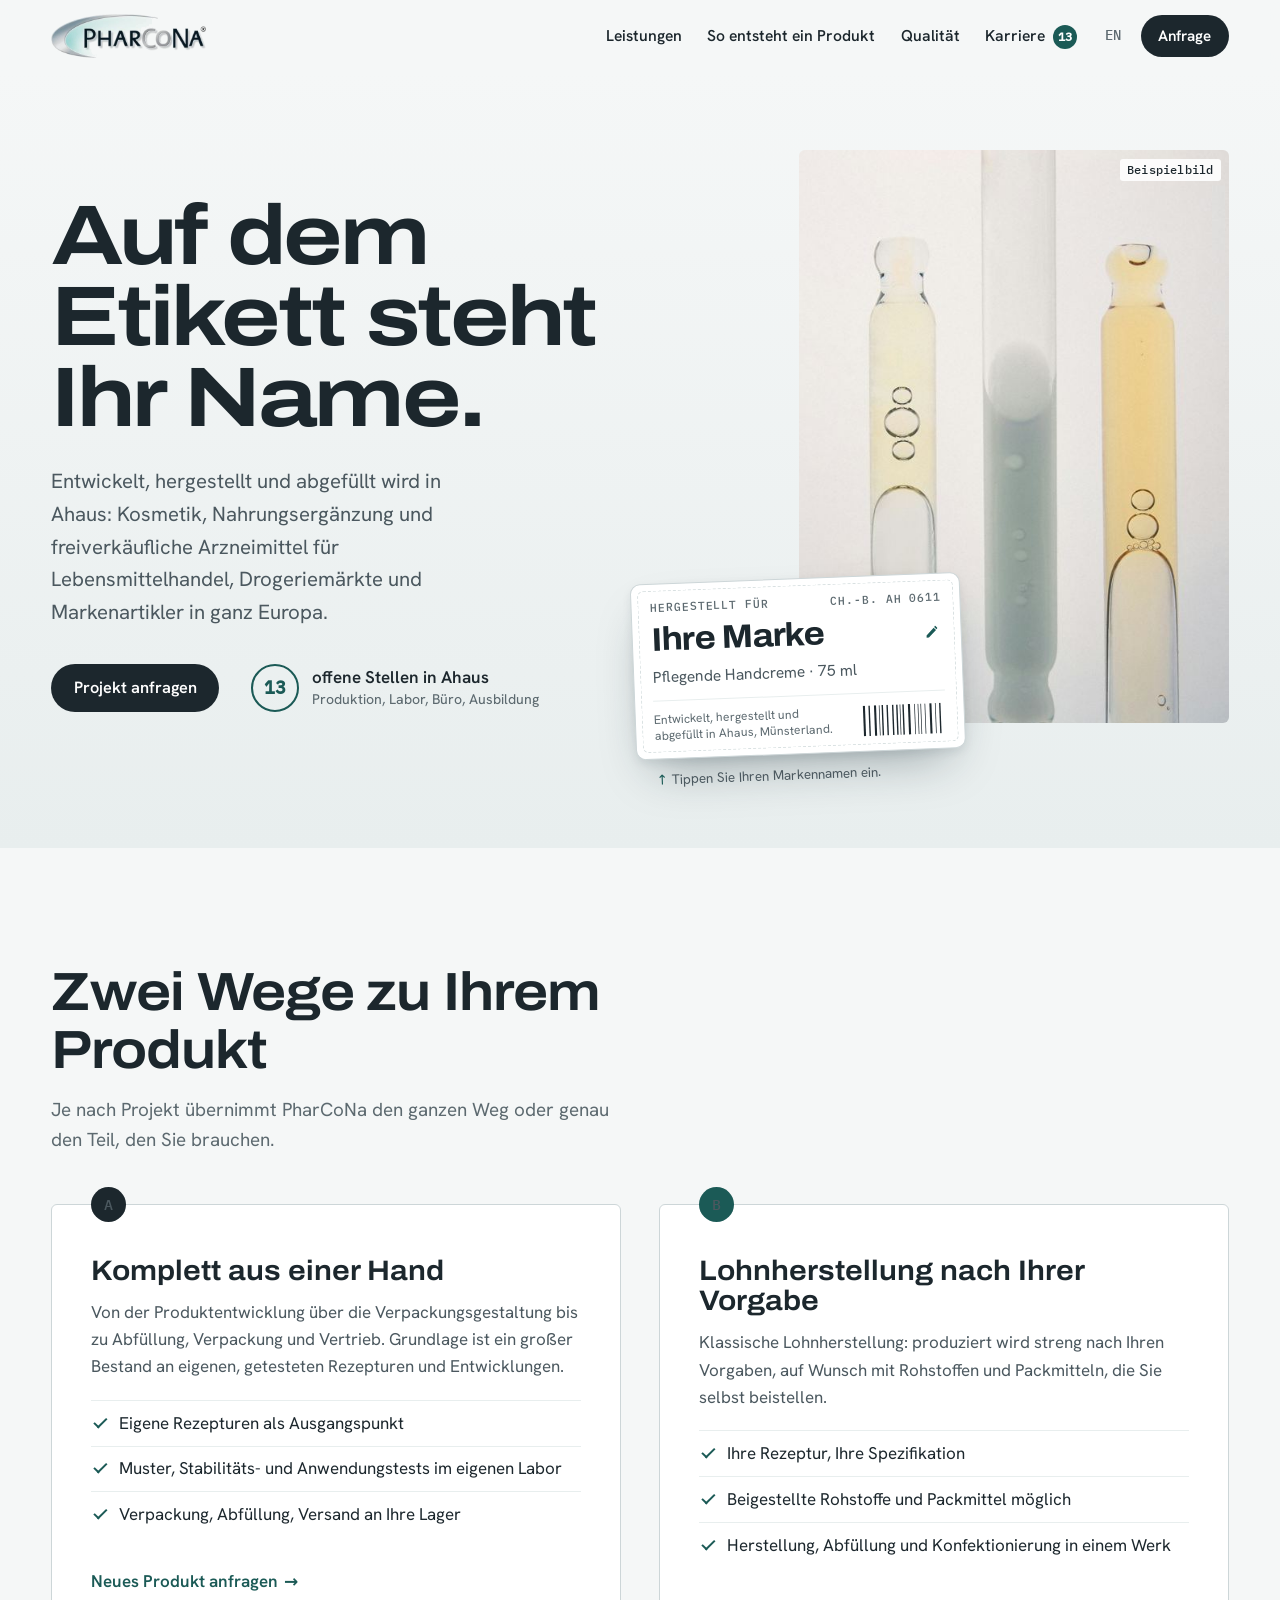
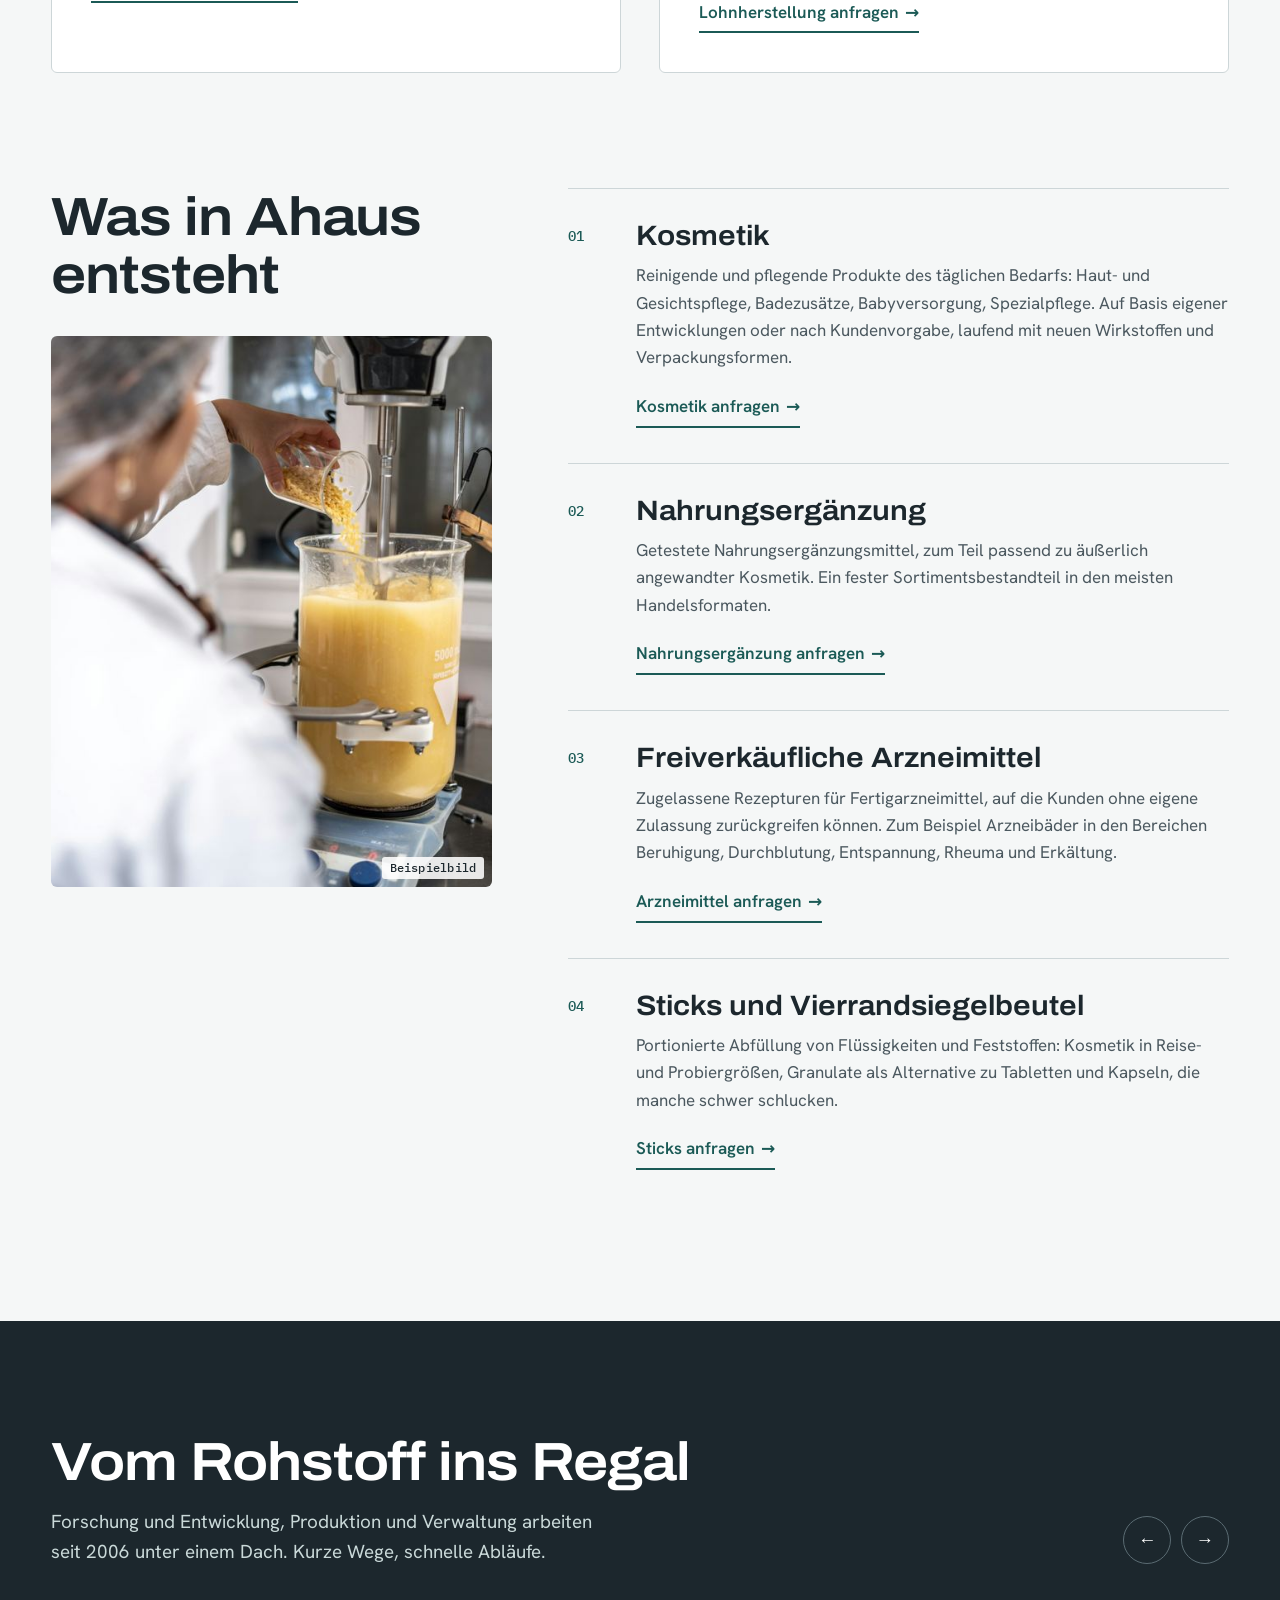
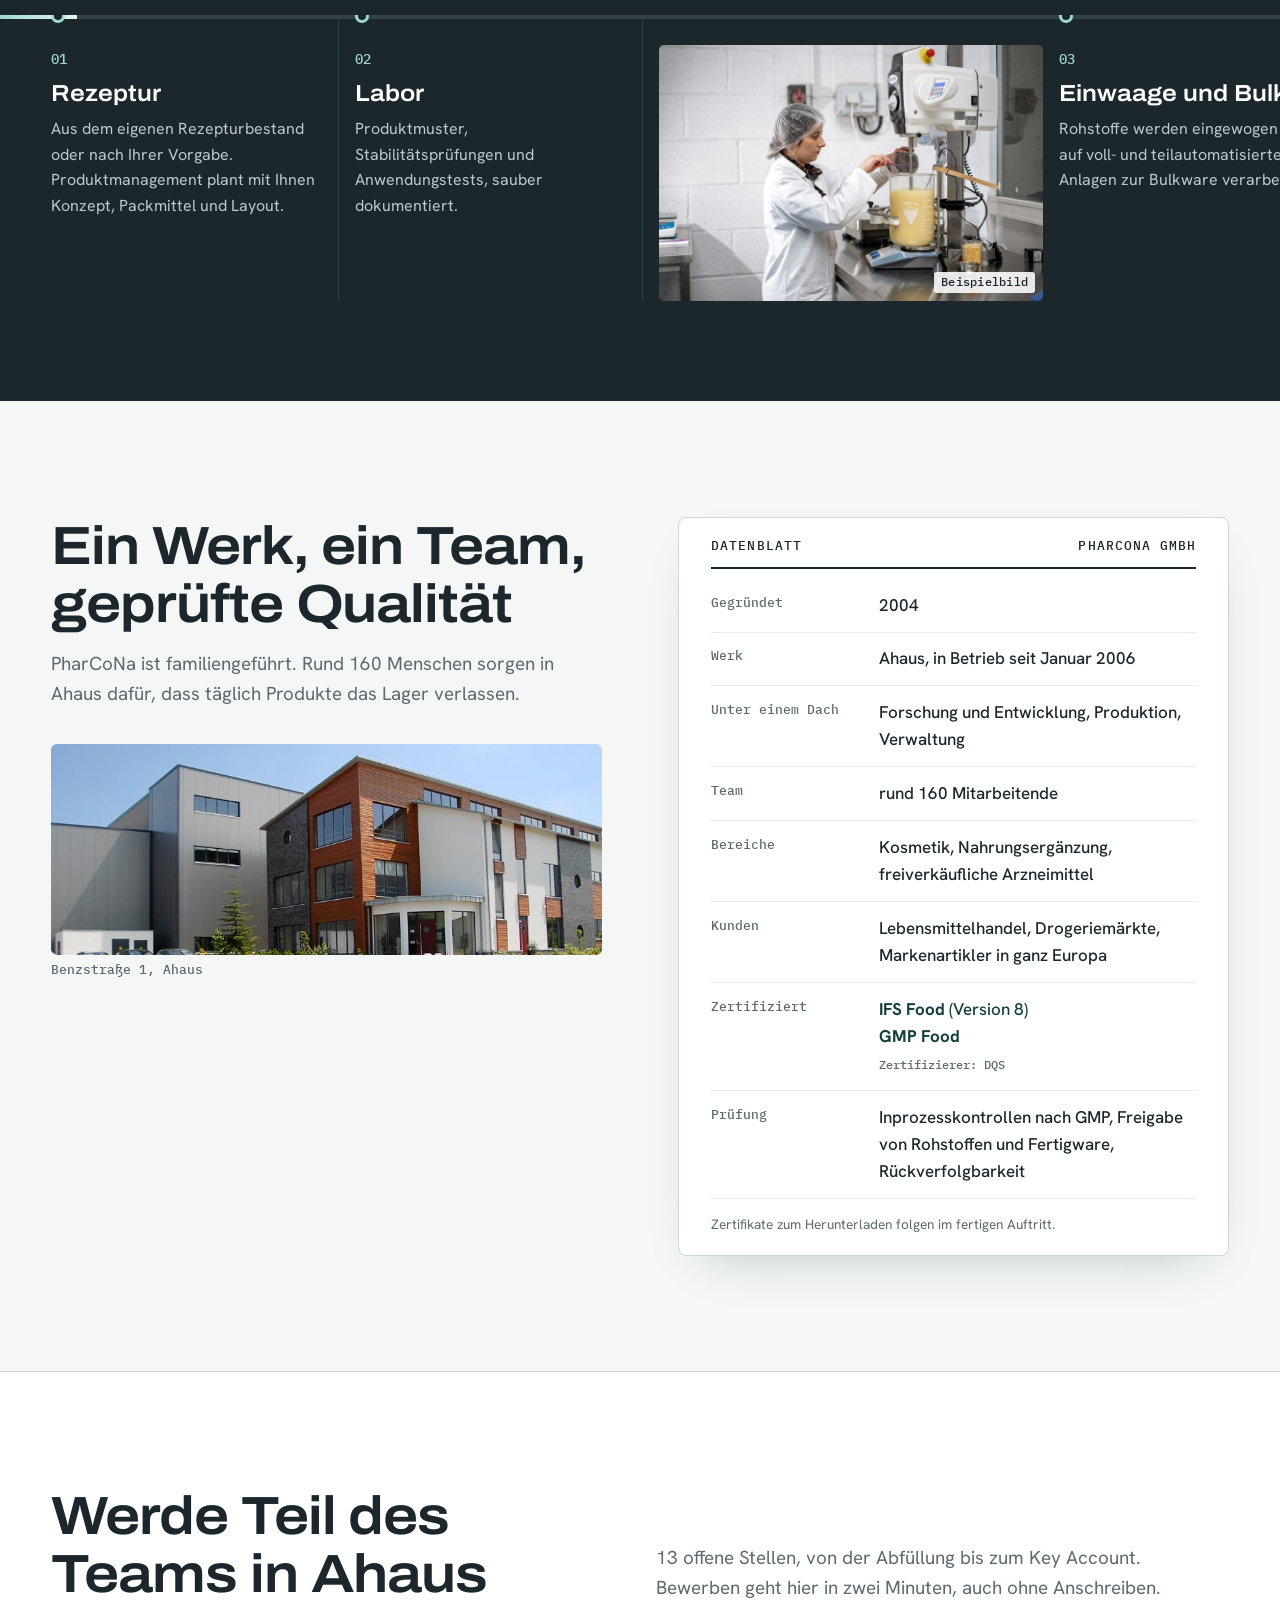
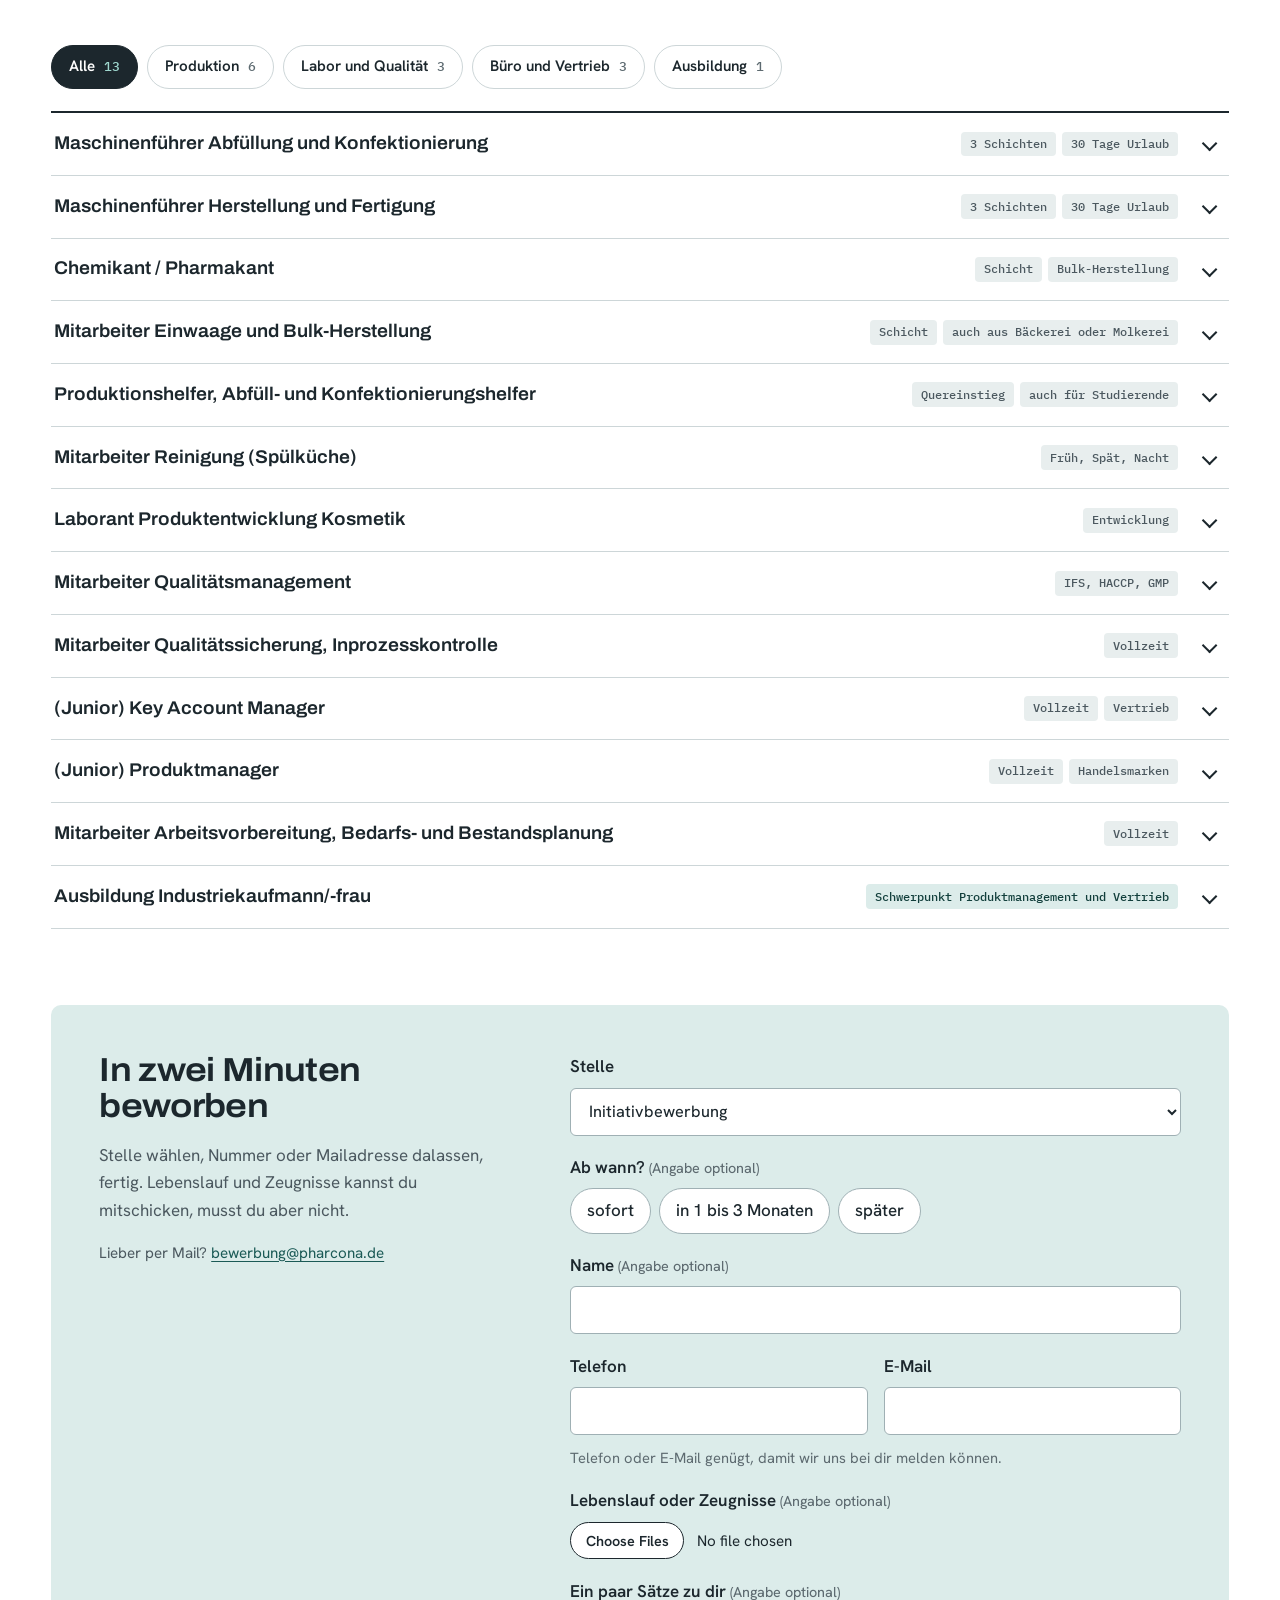
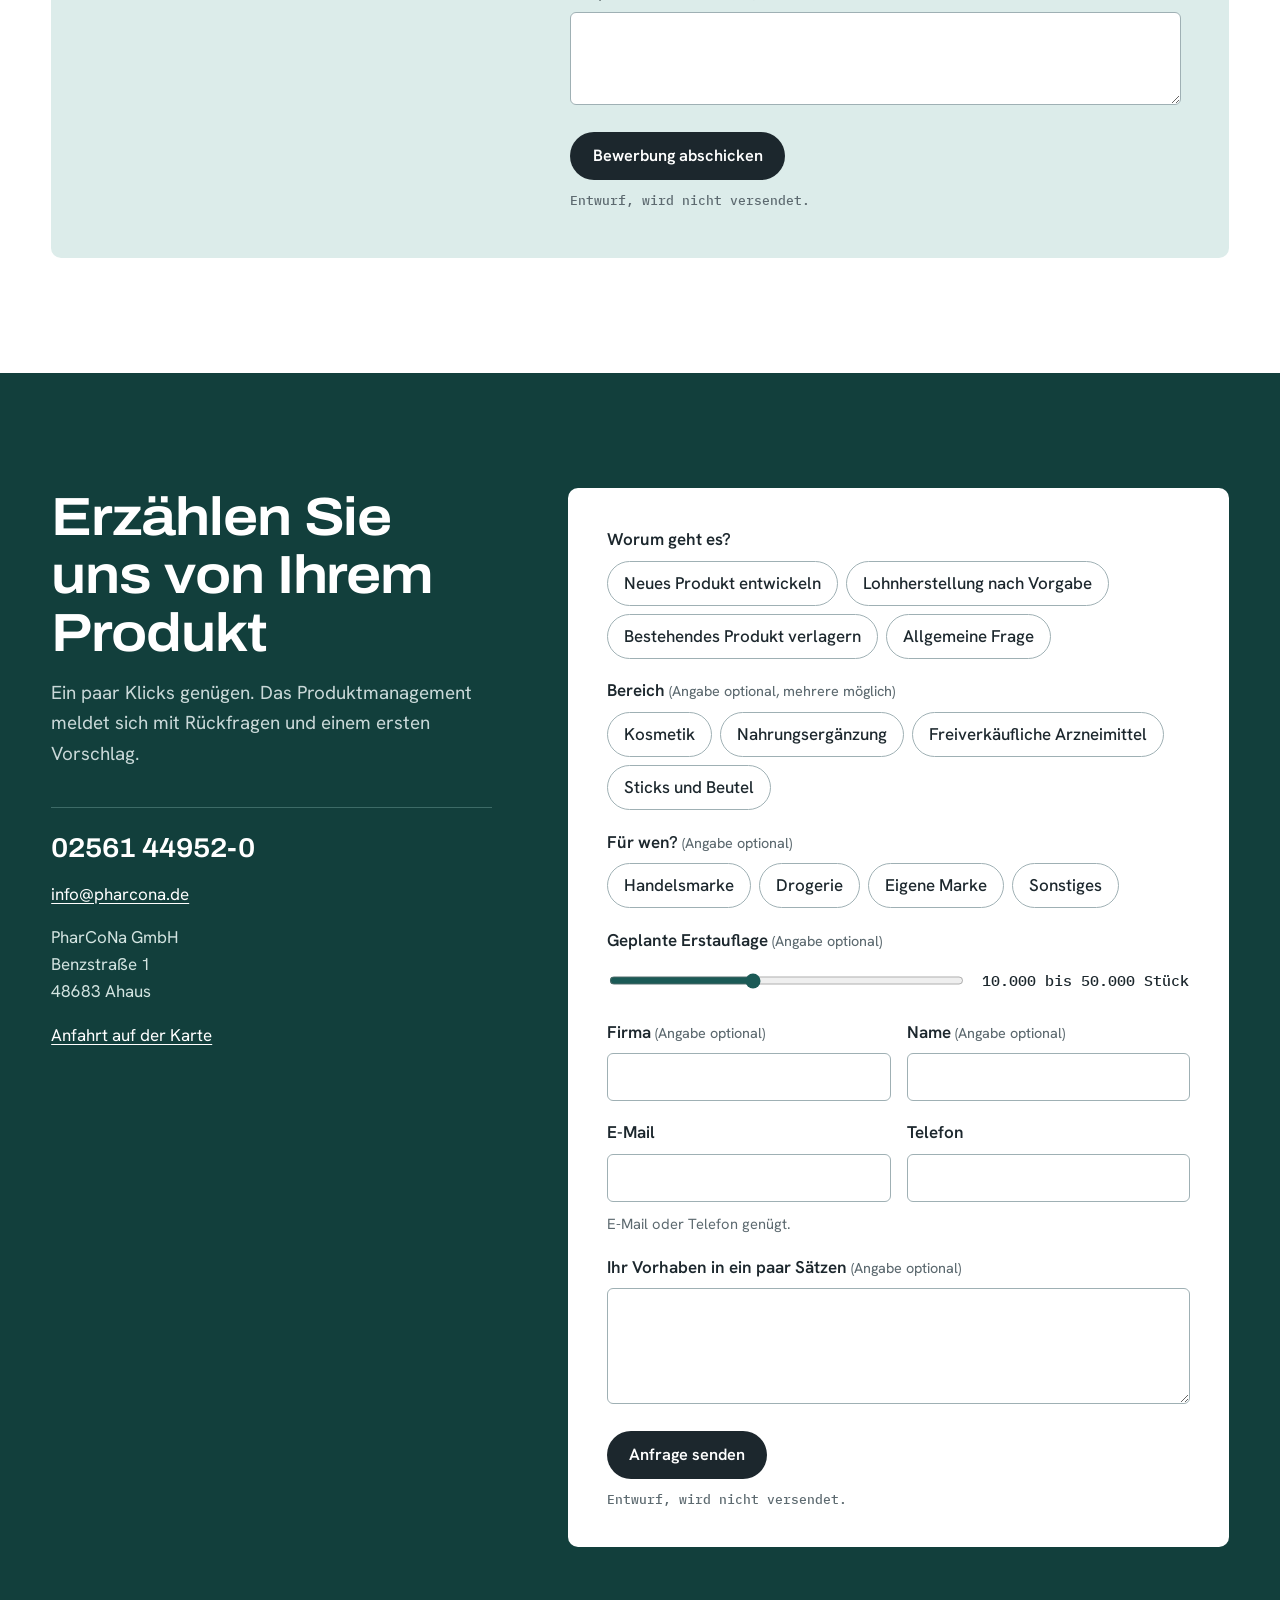
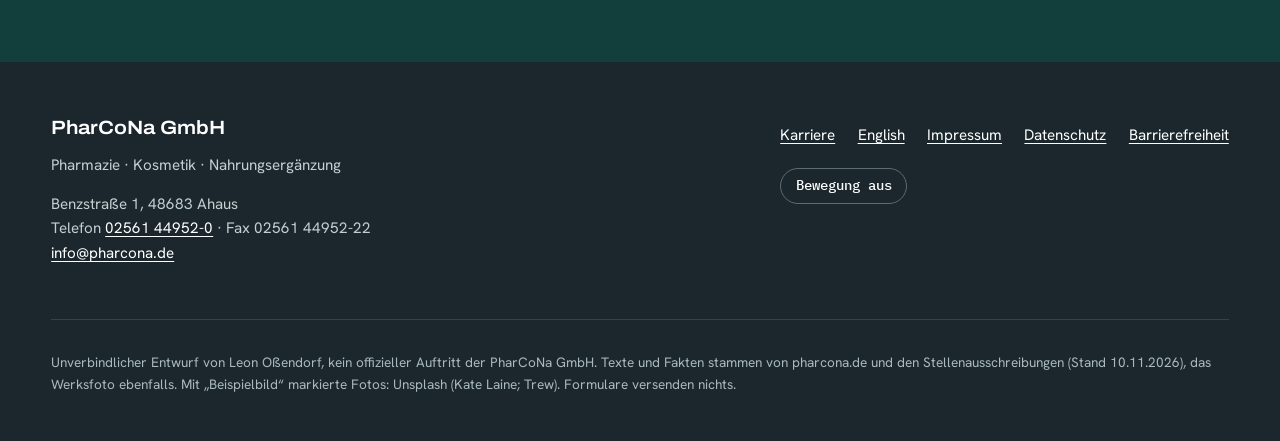
==== commit 118edadf: "Echtes PharCoNa-Logo im Kopf" ====
--- a/index.html
+++ b/index.html
@@ -8,7 +8,7 @@
 <meta name="description" content="Unverbindlicher Entwurf: PharCoNa entwickelt, produziert und füllt Kosmetik, Nahrungsergänzung und freiverkäufliche Arzneimittel in Ahaus.">
 <link rel="preload" href="fonts/archivo-var.woff2" as="font" type="font/woff2" crossorigin>
 <link rel="preload" href="fonts/hanken-grotesk-latin-wght-normal.woff2" as="font" type="font/woff2" crossorigin>
-<link rel="stylesheet" href="css/style.css?v=1">
+<link rel="stylesheet" href="css/style.css?v=2">
 <script>try{if(localStorage.getItem('pc-motion')==='off')document.documentElement.classList.add('no-motion')}catch(e){}document.documentElement.classList.add('js')</script>
 </head>
 <body>
@@ -17,8 +17,7 @@
 <header class="kopf" id="kopf">
   <div class="kopf__in">
     <a class="marke" href="#top" aria-label="PharCoNa GmbH, zur Startseite">
-      <svg class="marke__bogen" viewBox="0 0 60 34" aria-hidden="true"><path d="M58 4C36-2 6 4 3 17c-2 9 12 15 34 14C16 30 7 24 9 17 12 8 33 3 58 4Z"/></svg>
-      <span class="marke__wort">PHAR<span class="marke__co">C<small>o</small></span>NA</span>
+      <img class="marke__logo" src="img/logo-pharcona.png" width="458" height="128" alt="PharCoNa">
     </a>
     <nav class="nav" aria-label="Hauptmenü">
       <ul>
--- a/css/style.css
+++ b/css/style.css
@@ -55,7 +55,8 @@
 .kopf{position:sticky;top:0;z-index:50;background:rgba(245,247,247,.92);backdrop-filter:saturate(1.4) blur(10px);border-bottom:1px solid transparent;transition:border-color .3s}
 .kopf.ist-gescrollt{border-bottom-color:var(--linie)}
 .kopf__in{width:var(--rahmen);margin-inline:auto;display:flex;align-items:center;gap:1.5rem;min-height:4.5rem}
-.marke{position:relative;display:inline-flex;align-items:center;text-decoration:none;color:var(--schiefer);padding:.3rem 0 .3rem .2rem}
+.marke{position:relative;display:inline-flex;align-items:center;text-decoration:none;padding:.3rem 0}
+.marke__logo{height:2.7rem;width:auto}
 .marke__bogen{position:absolute;left:-.35rem;top:50%;width:3.1rem;height:2rem;transform:translateY(-52%);fill:#c3ced1}
 .marke__wort{position:relative;font:560 1.42rem/1 var(--titel);font-stretch:118%;letter-spacing:.02em;color:#3c4a51}
 .marke__co{color:#8a989e}
@@ -304,7 +305,7 @@
   body{font-size:1rem}
   .kopf__in{gap:.8rem;min-height:4rem}
   .knopf--klein.kopf-anfrage{display:none}
-  .marke__wort{font-size:1.2rem}
+  .marke__logo{height:2.25rem}
   .wege__paar,.feld--paar{grid-template-columns:1fr}
   .stelle summary{grid-template-columns:1fr 1.6rem}
   .stelle__marken{grid-column:1;justify-content:flex-start}
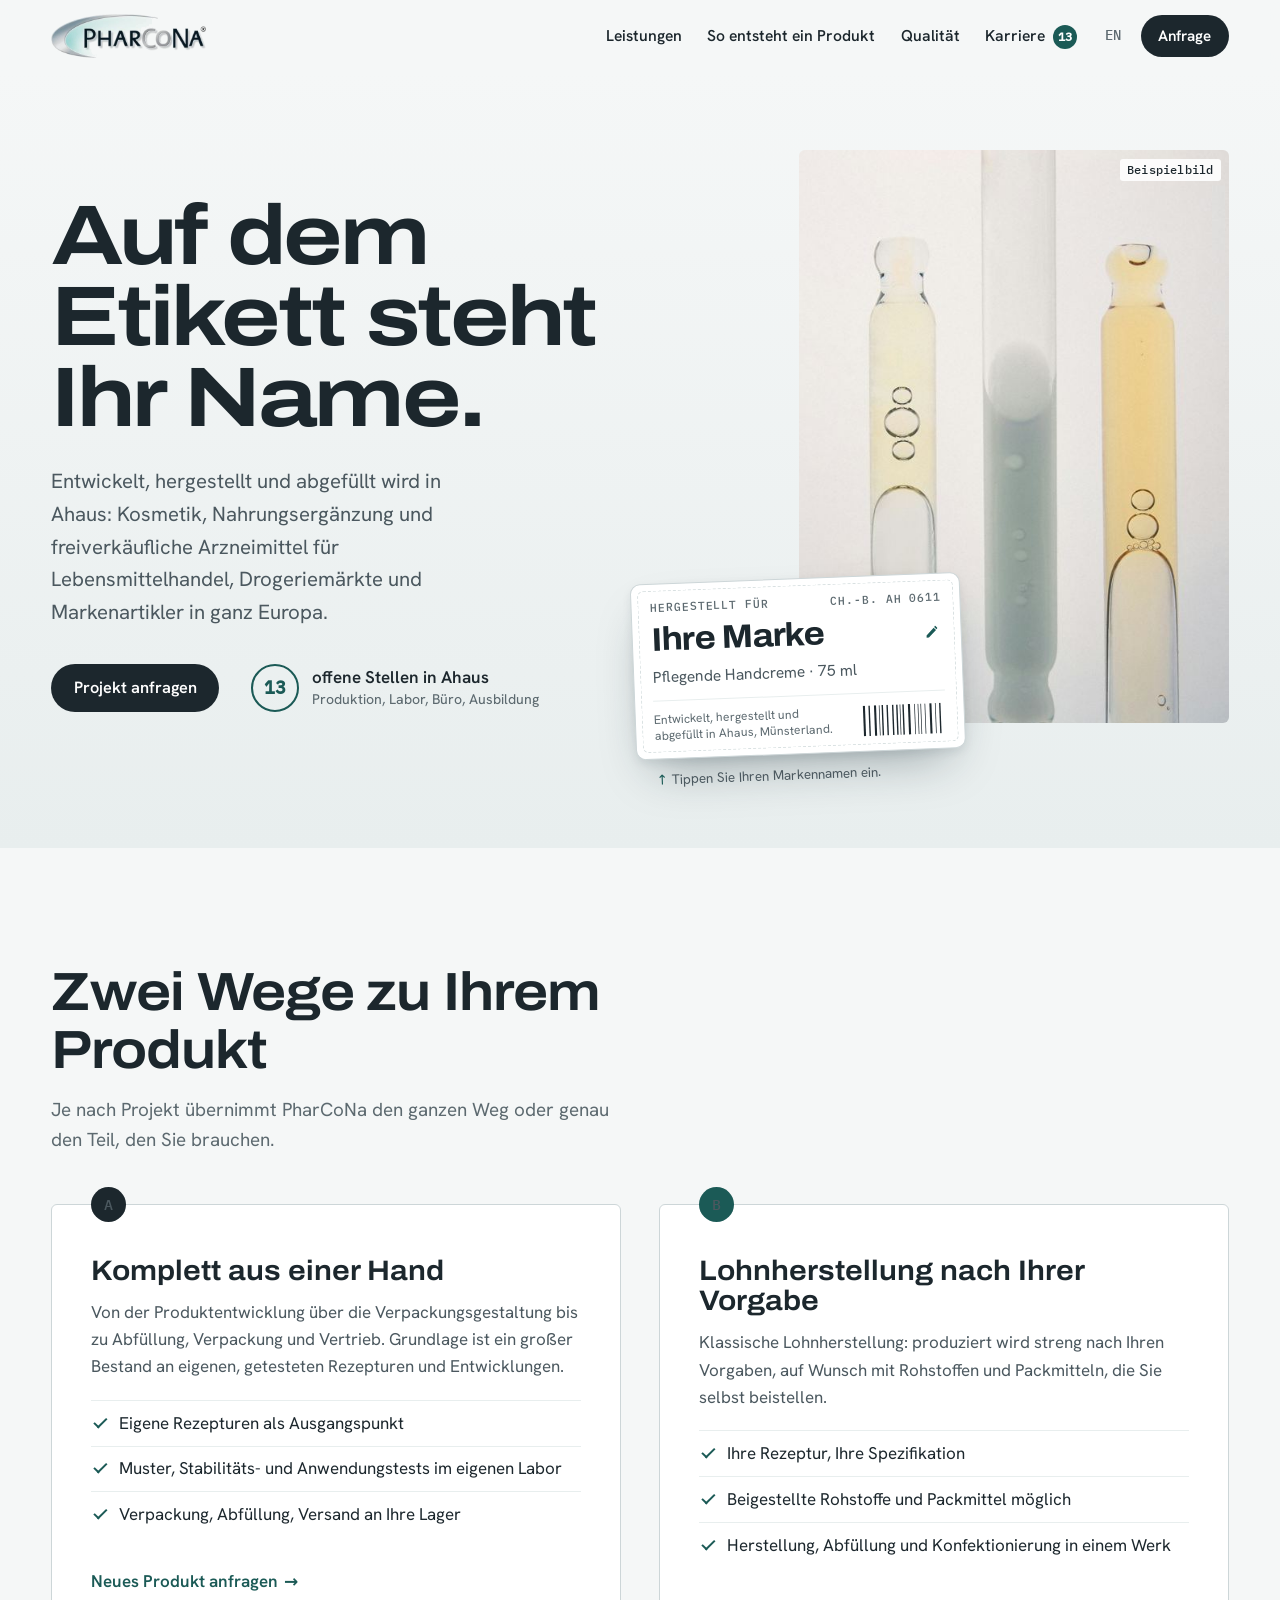
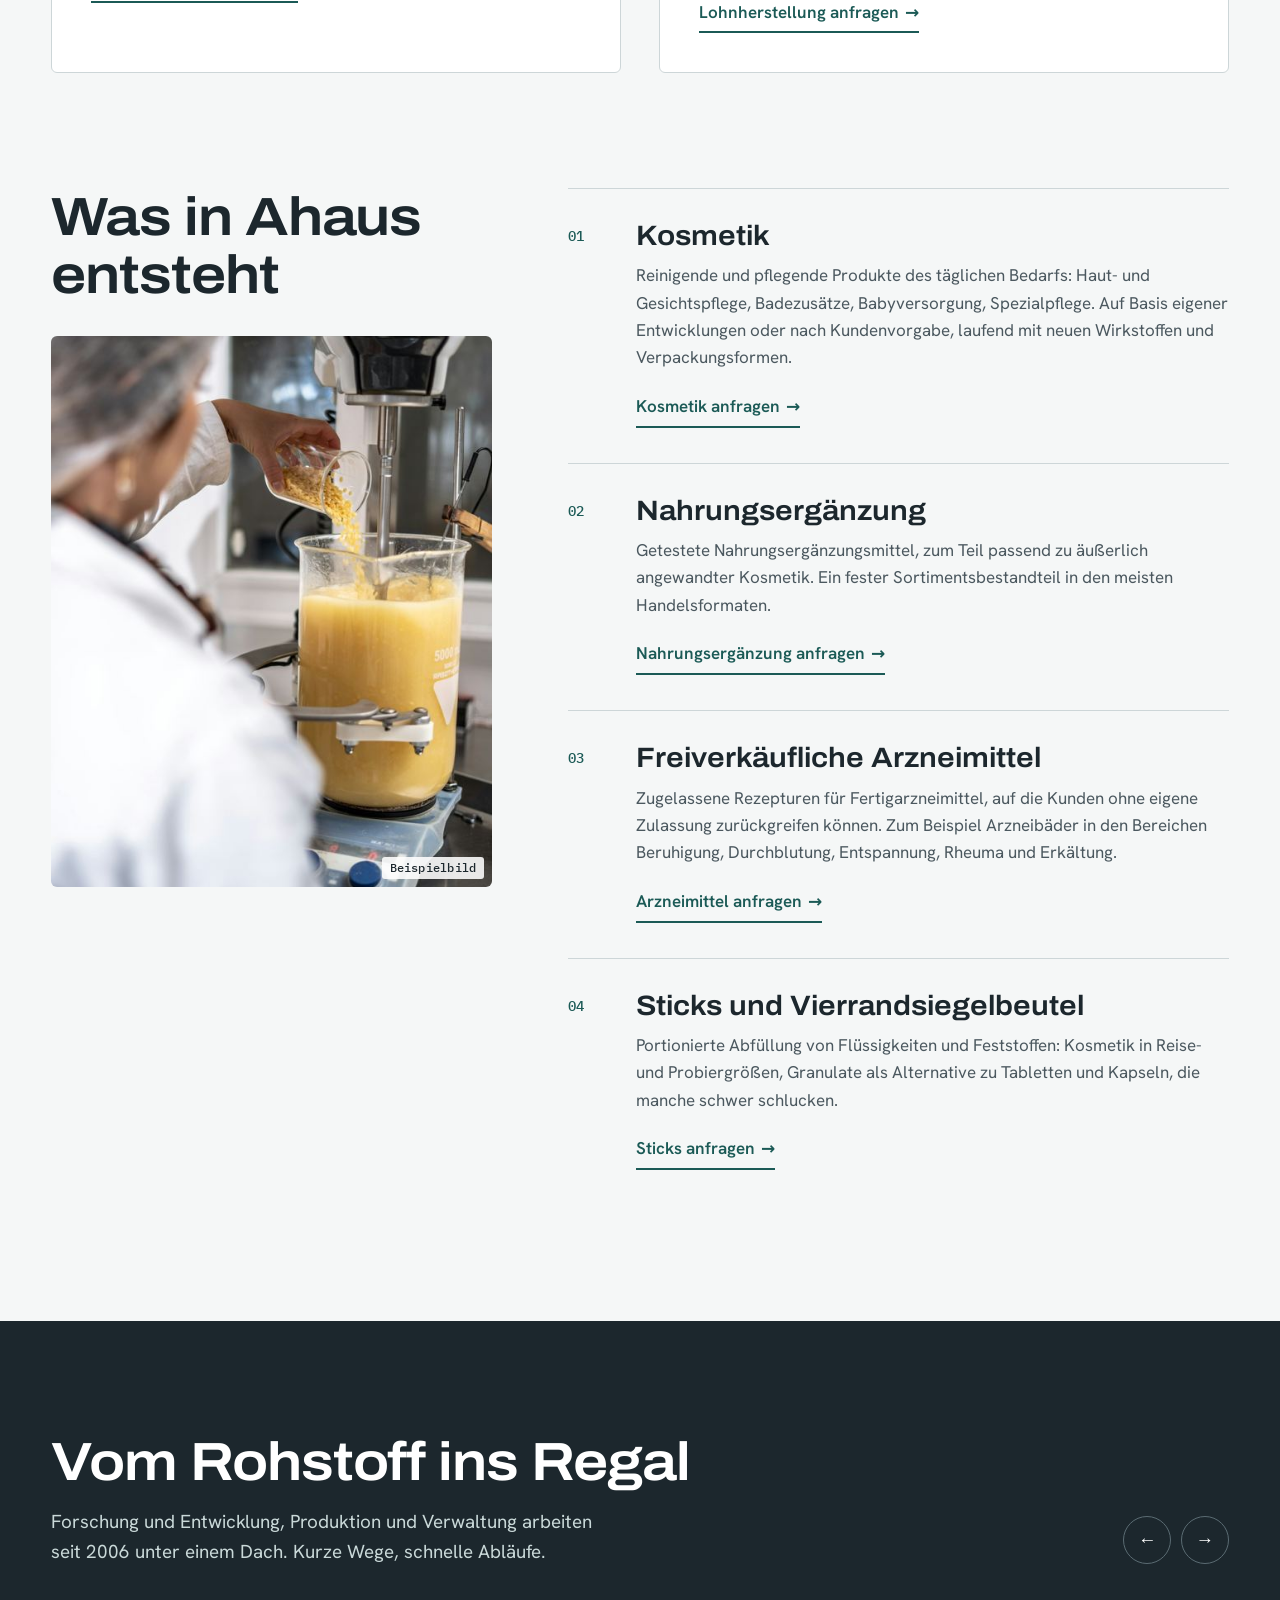
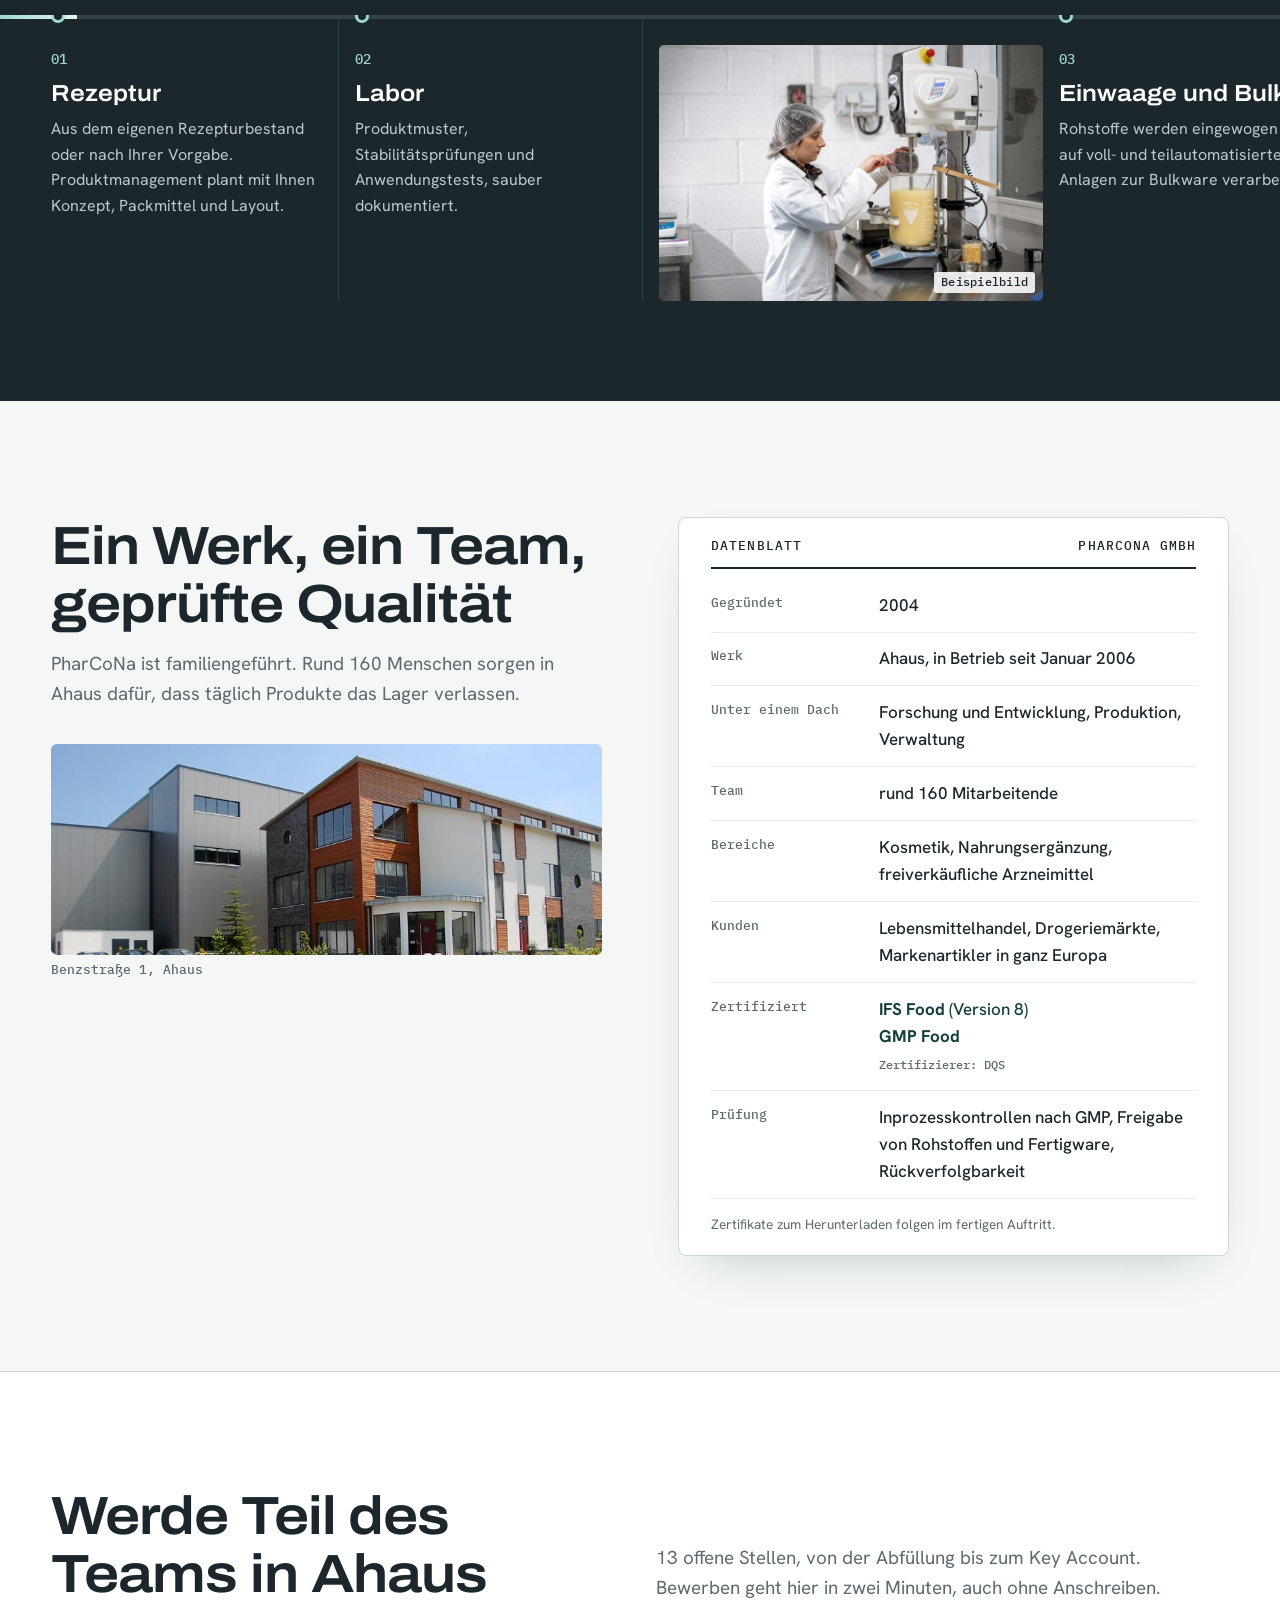
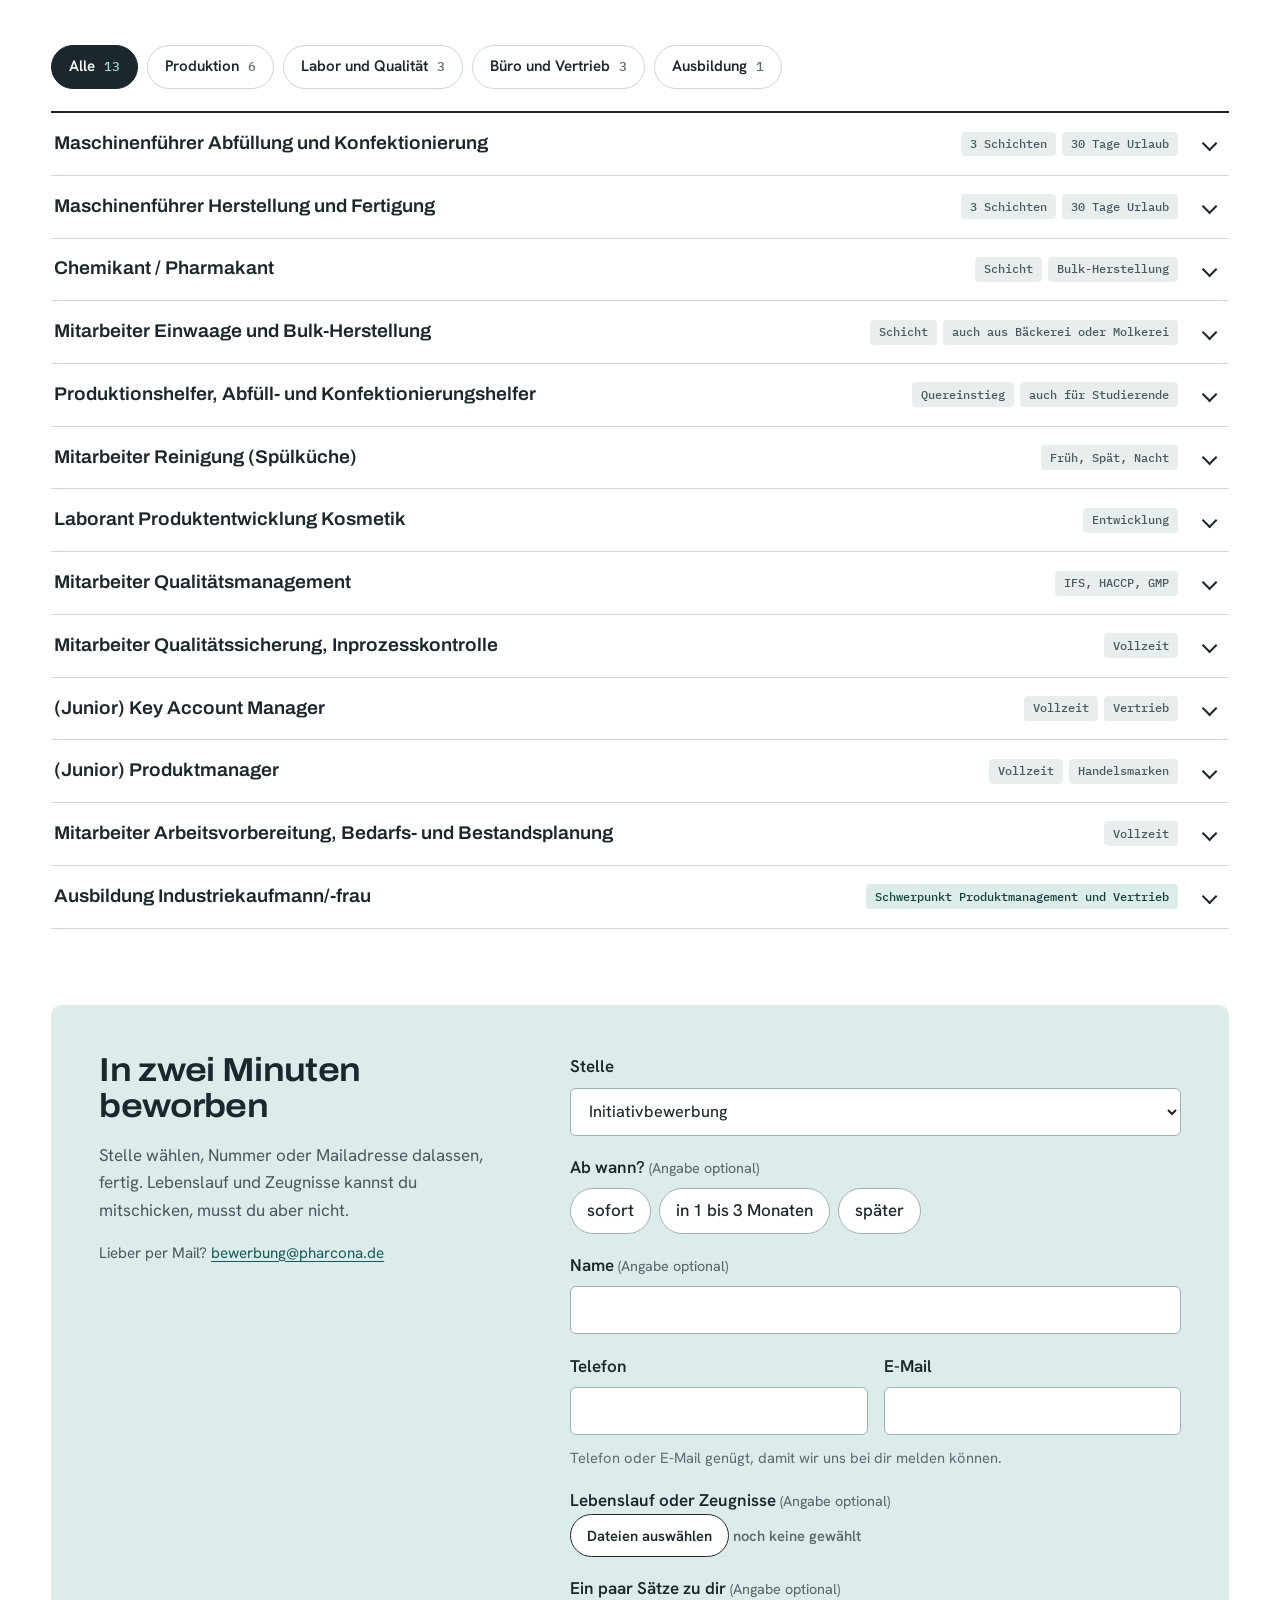
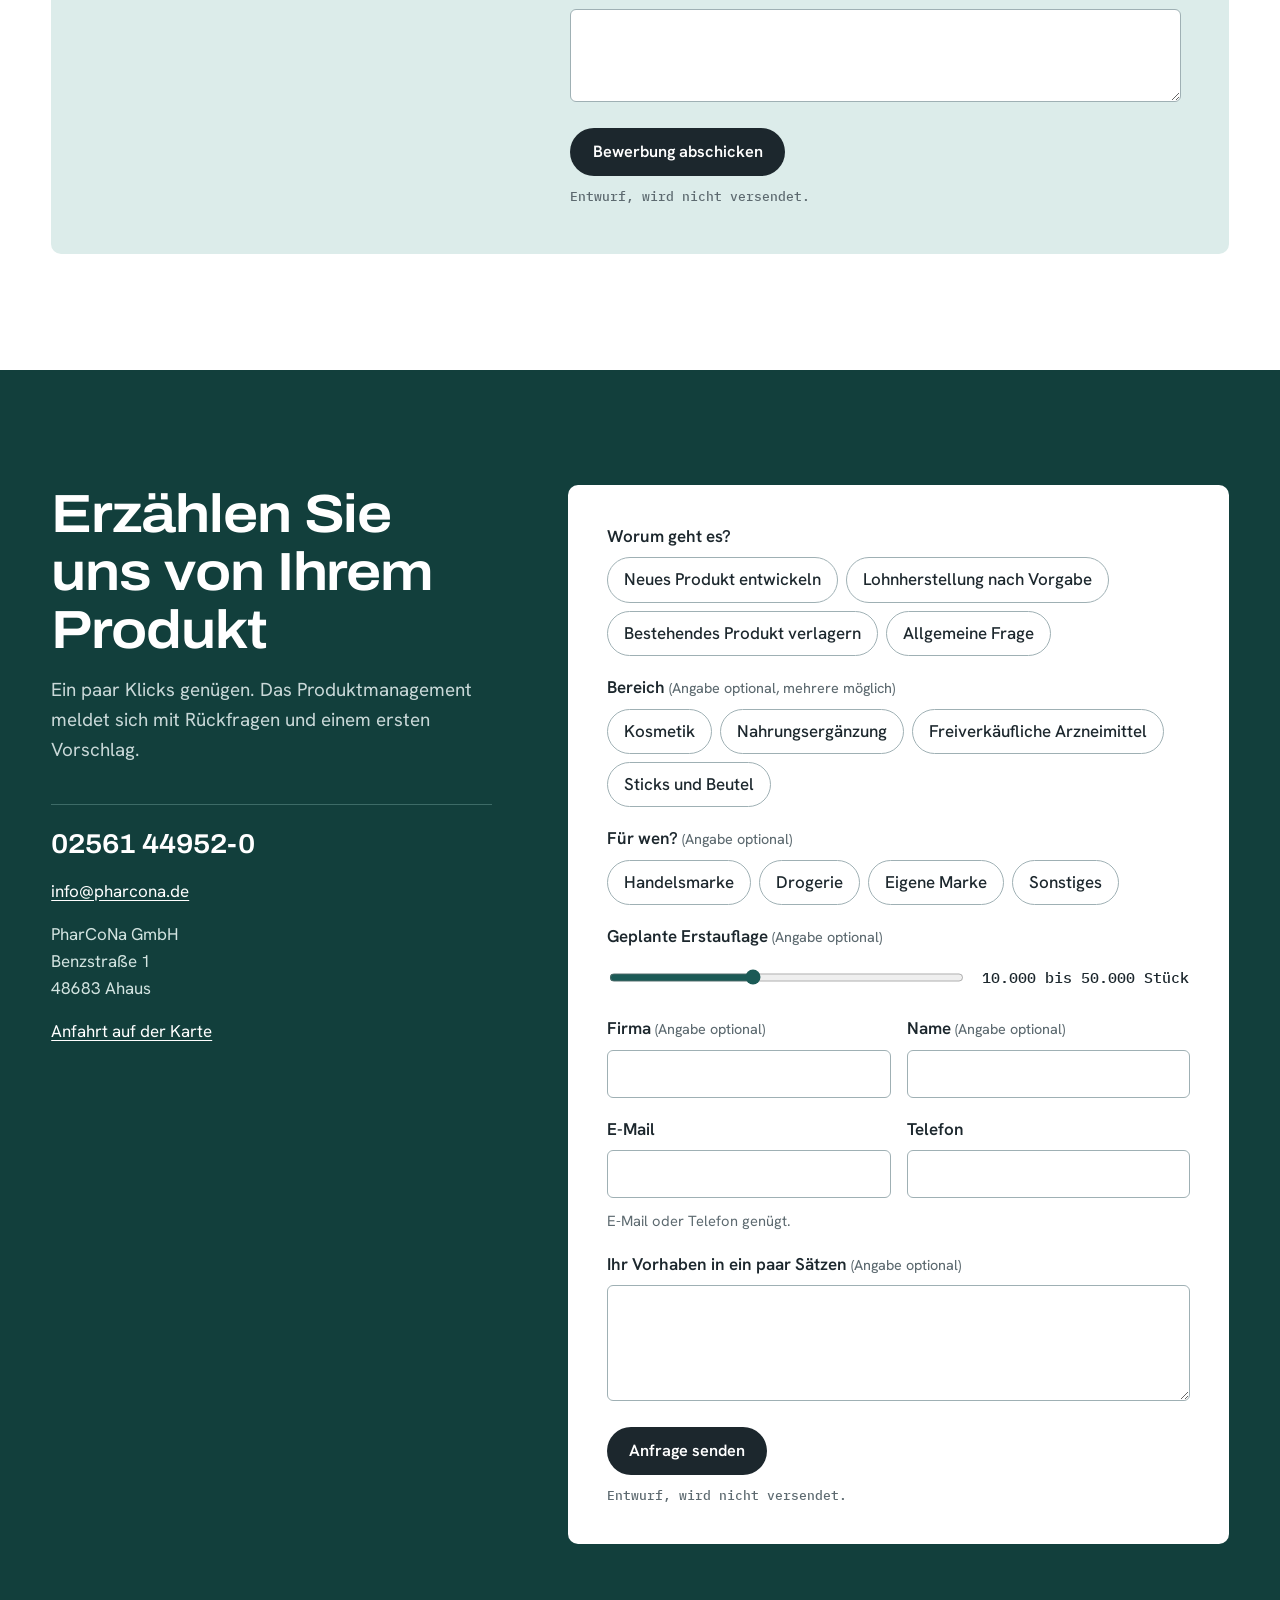
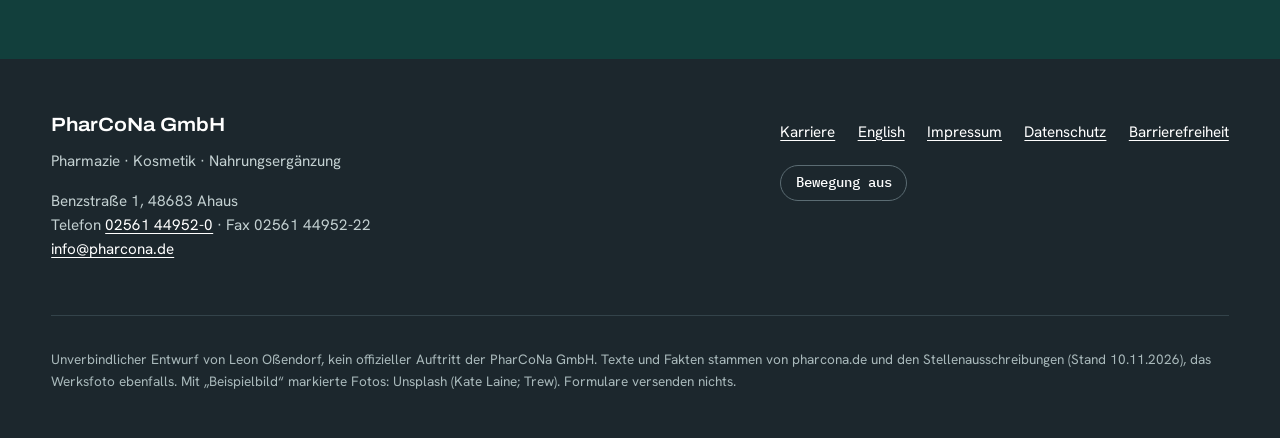
==== commit ea0c6f03: "Dateiauswahl auf Deutsch" ====
--- a/index.html
+++ b/index.html
@@ -8,7 +8,7 @@
 <meta name="description" content="Unverbindlicher Entwurf: PharCoNa entwickelt, produziert und füllt Kosmetik, Nahrungsergänzung und freiverkäufliche Arzneimittel in Ahaus.">
 <link rel="preload" href="fonts/archivo-var.woff2" as="font" type="font/woff2" crossorigin>
 <link rel="preload" href="fonts/hanken-grotesk-latin-wght-normal.woff2" as="font" type="font/woff2" crossorigin>
-<link rel="stylesheet" href="css/style.css?v=2">
+<link rel="stylesheet" href="css/style.css?v=3">
 <script>try{if(localStorage.getItem('pc-motion')==='off')document.documentElement.classList.add('no-motion')}catch(e){}document.documentElement.classList.add('js')</script>
 </head>
 <body>
@@ -445,8 +445,12 @@
         </div>
         <p class="feldhilfe" id="b-rueck">Telefon oder E-Mail genügt, damit wir uns bei dir melden können.</p>
         <div class="feld">
-          <label for="b-datei">Lebenslauf oder Zeugnisse <span class="optional">(Angabe optional)</span></label>
-          <input id="b-datei" name="datei" type="file" accept=".pdf,.jpg,.jpeg,.png,.doc,.docx" multiple>
+          <span class="feldtitel" id="b-datei-titel">Lebenslauf oder Zeugnisse <span class="optional">(Angabe optional)</span></span>
+          <label class="datei">
+            <input id="b-datei" name="datei" type="file" accept=".pdf,.jpg,.jpeg,.png,.doc,.docx" multiple aria-labelledby="b-datei-titel b-datei-knopf b-datei-name">
+            <span class="datei__knopf" id="b-datei-knopf">Dateien auswählen</span>
+            <span class="datei__name" id="b-datei-name">noch keine gewählt</span>
+          </label>
         </div>
         <div class="feld">
           <label for="b-text">Ein paar Sätze zu dir <span class="optional">(Angabe optional)</span></label>
@@ -574,6 +578,6 @@
   </div>
 </footer>
 
-<script src="js/main.js?v=1" defer></script>
+<script src="js/main.js?v=2" defer></script>
 </body>
 </html>
--- a/css/style.css
+++ b/css/style.css
@@ -319,3 +319,10 @@
   .regler output{min-width:0}
 }
 [hidden]{display:none!important}
+.feldtitel{display:block;font-weight:600;margin-bottom:.45rem}
+.datei{position:relative;display:flex;align-items:center;gap:.9rem;flex-wrap:wrap;cursor:pointer}
+.datei input{position:absolute;opacity:0;width:1px;height:1px}
+.datei__knopf{font:600 .92rem/1 var(--text);padding:.7rem 1rem;border:1.5px solid var(--tinte);border-radius:999px;background:#fff;color:var(--tinte)}
+.datei:hover .datei__knopf{background:var(--tinte);color:#fff}
+.datei input:focus-visible+.datei__knopf{outline:3px solid var(--fokus);outline-offset:2px}
+.datei__name{font-size:.92rem;color:var(--grau)}
